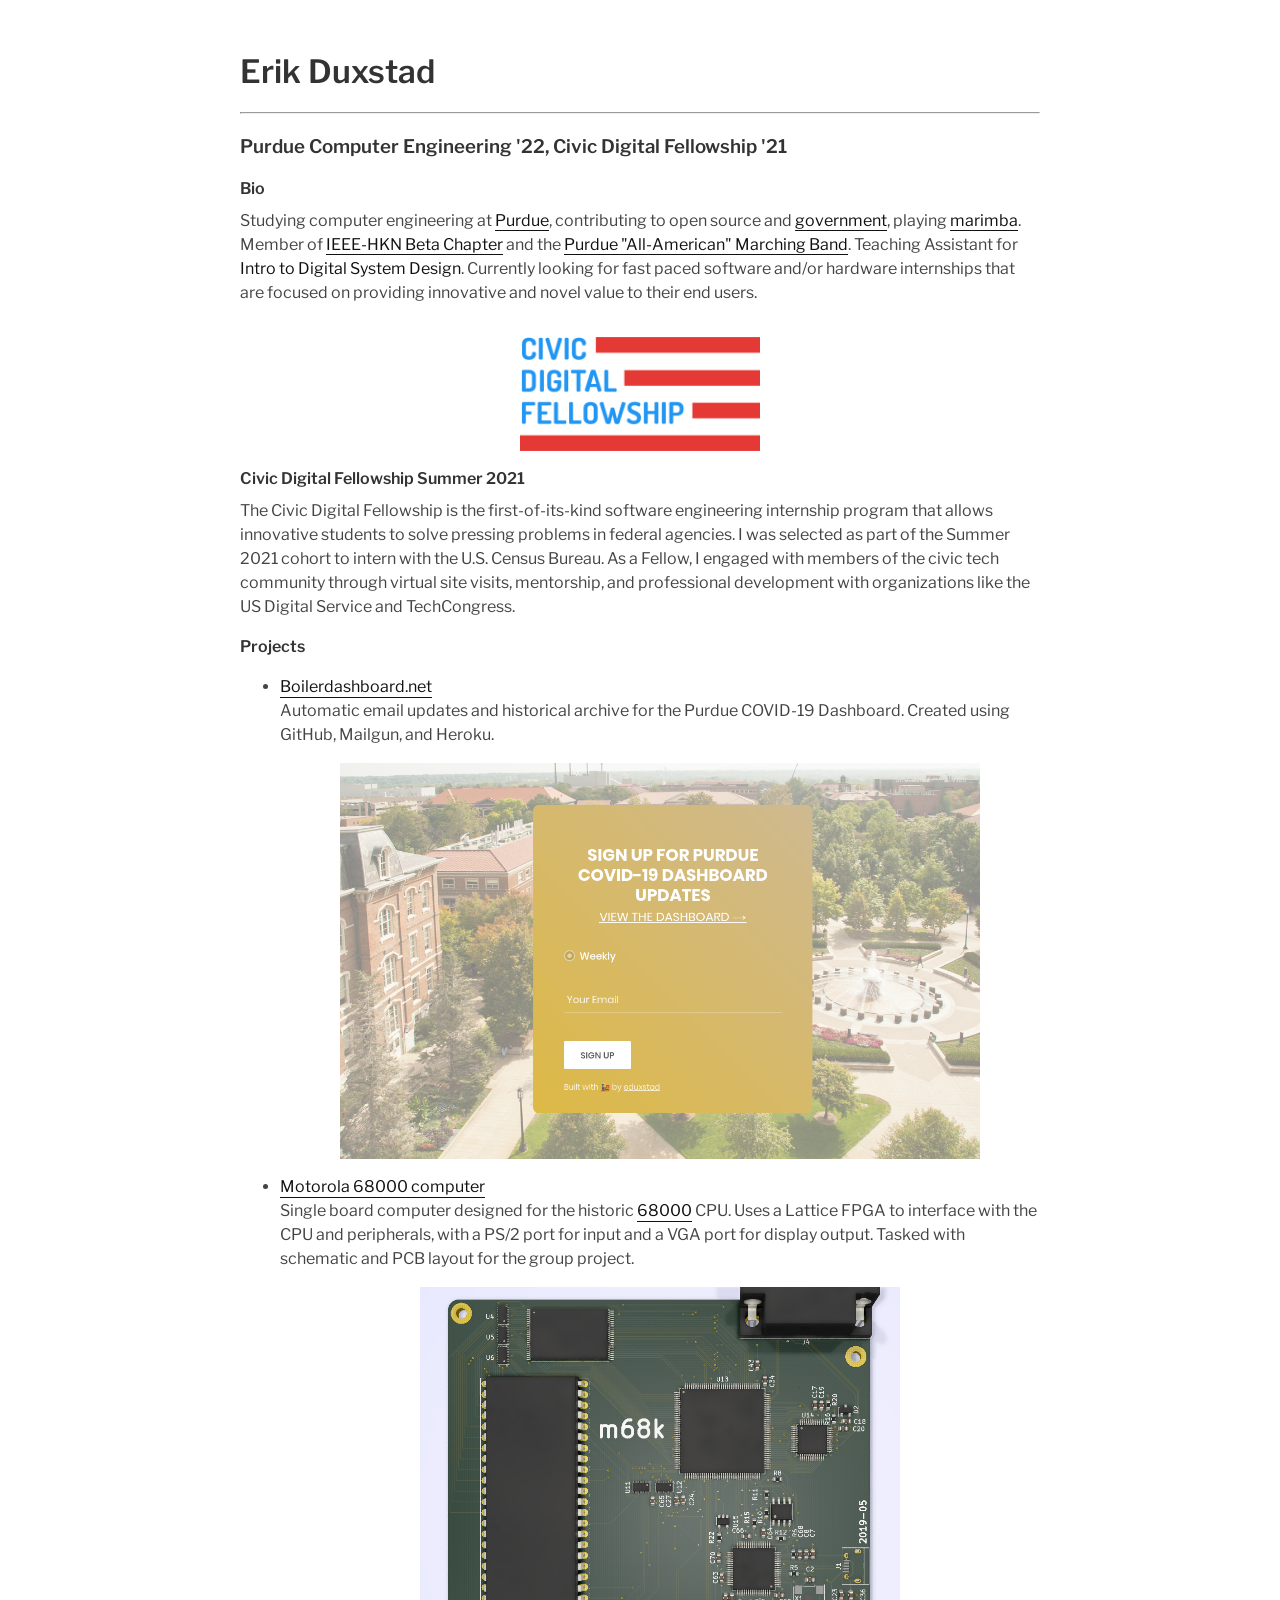
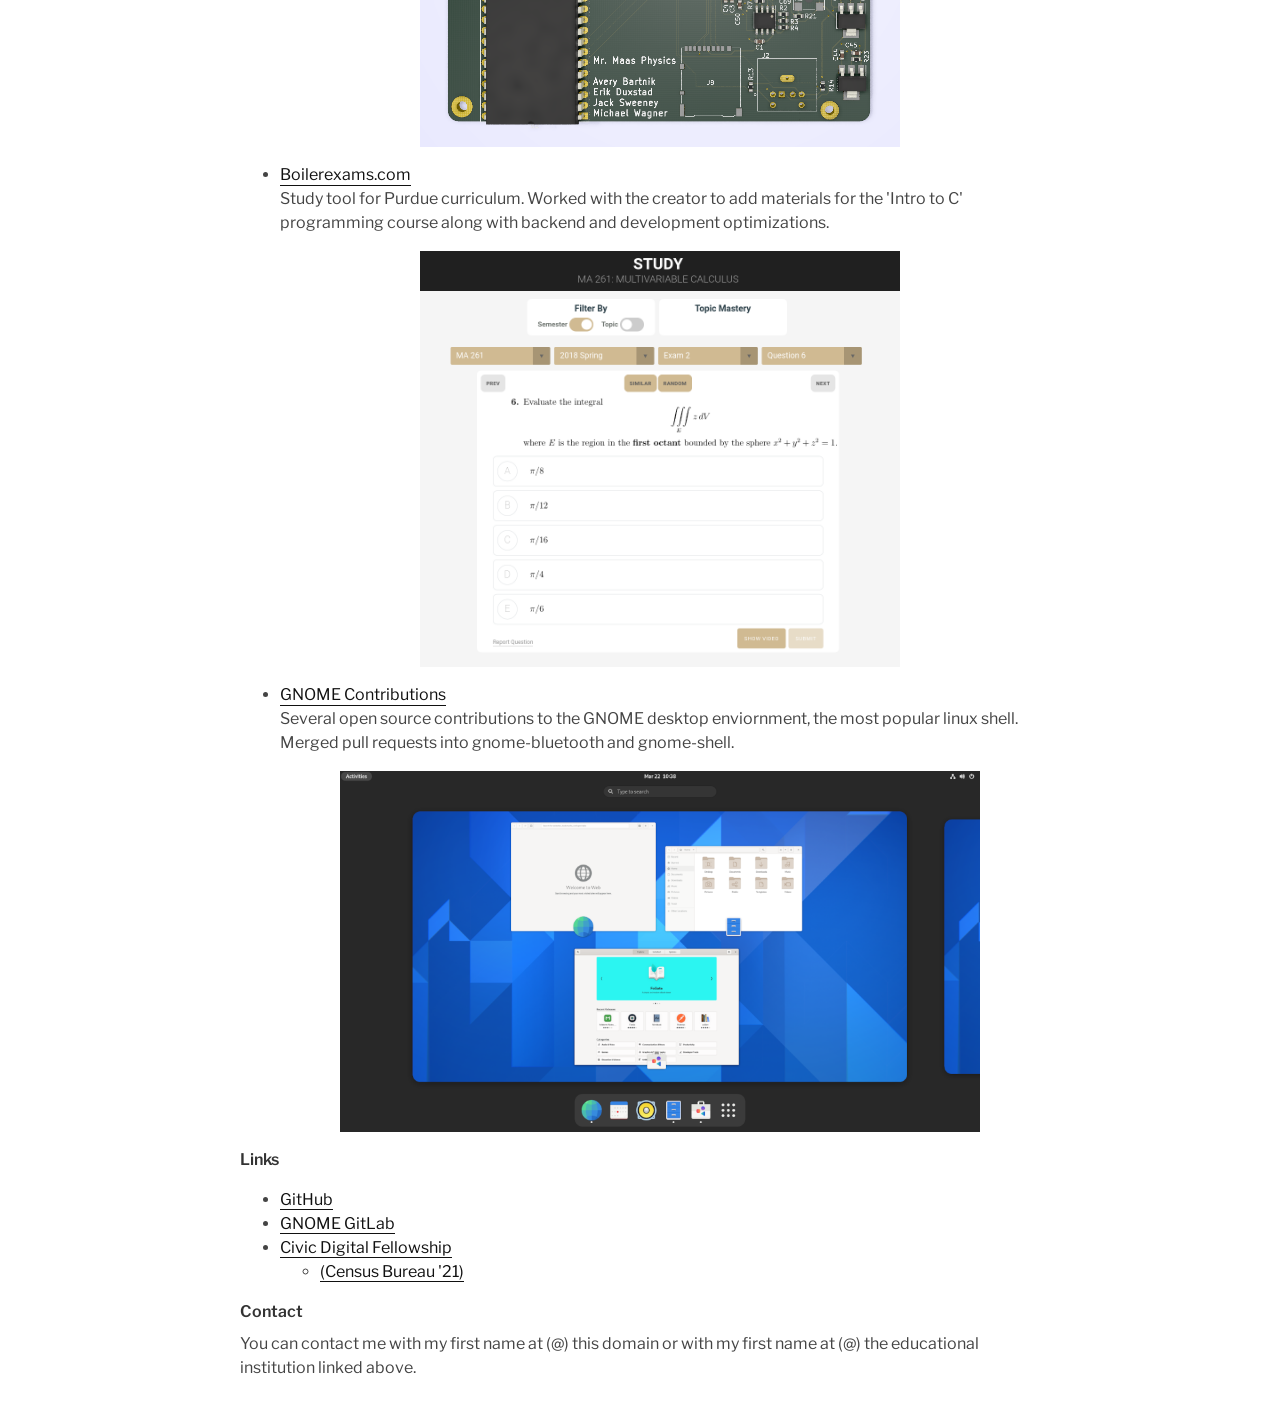
==== index.html @ 888811a8 "add images" ====
<!DOCTYPE html>
<!-- html inspired by https://www.matuzo.at/blog/html-boilerplate/ -->
<html lang="en">
  <head>
    <meta charset="UTF-8">
    <meta name="viewport" content="width=device-width, initial-scale=1">
    <title>Erik Duxstad</title>
    <meta name="description" content="Erik Duxstad's personal website">
    <meta property="og:title" content="Erik Duxstad">
    <meta property="og:description" content="Erik Duxstad's personal website">
    <meta property="og:locale" content="en_US">
    <meta property="og:type" content="website">
    <meta property="og:url" content="https://eduxstad.github.io">
    <link rel="canonical" href="https://eduxstad.github.io">
    <link rel="stylesheet" type="text/css" href="index.css">
    <link rel="preconnect" href="https://fonts.gstatic.com">
    <link href="https://fonts.googleapis.com/css2?family=Libre+Franklin&display=swap" rel="stylesheet"> 
  </head>
  <body>
    <h1>Erik Duxstad</h1>
    <hr>
    <h3>Purdue Computer Engineering '22, Civic Digital Fellowship '21</h3>
    <h4>Bio</h4>
    Studying computer engineering at <a target="_blank" href="https://purdue.edu">Purdue</a>, contributing to open source and <a target="_blank" href="https://blog.codingitforward.com/meet-the-2021-fellows-u-s-census-bureau-bb6a745c925c">government</a>, playing <a target="_blank" href="https://en.wikipedia.org/wiki/Marimba">marimba</a>. 
    Member of <a target="_blank" href="https://engineering.purdue.edu/hkn/pages/home.php">IEEE-HKN Beta Chapter</a> and the <a target="_blank" href="https://en.wikipedia.org/wiki/Purdue_All-American_Marching_Band">Purdue "All-American" Marching Band</a>.
    Teaching Assistant for <a target="_blank" href="https://engineering.purdue.edu/ECE/Academics/Undergraduates/UGO/CourseInfo/CourseInfo/courseInfo?courseid=607&show=true&type=undergrad">Intro to Digital System Design</a>.
    Currently looking for fast paced software and/or hardware internships that are focused on providing innovative and novel value to their end users. 
    <div class="center">
      <img class="cdf-flag" src="img/CDF_Flag.png" alt="Civic Digital Fellowship Logo Flag">
    </div>
    <h4>Civic Digital Fellowship Summer 2021</h4>
    The Civic Digital Fellowship is the first-of-its-kind software engineering internship program that allows innovative students to solve pressing problems in federal agencies. I was selected as part of the Summer 2021 cohort to intern with the U.S. Census Bureau. As a Fellow, I engaged with members of the civic tech community through virtual site visits, mentorship, and professional development with organizations like the US Digital Service and TechCongress. 
    <h4>Projects</h4>
    <ul>
      <li><a target="_blank" href="https://Boilerdashboard.net">Boilerdashboard.net</a><br>
        Automatic email updates and historical archive for the Purdue COVID-19 Dashboard. Created using GitHub, Mailgun, and Heroku.
        <div class="center">
          <img class="boilerdash-img" src="img/boilerdashboard.png" alt="Thumbnail of boilerdashboard.net">
        </div>
      </li>
      <li><a target="_blank" href="https://github.com/annoyatron255/m68k">Motorola 68000 computer</a><br>
        Single board computer designed for the historic <a target="_blank" href="https://en.wikipedia.org/wiki/Motorola_68000">68000</a> CPU. Uses a Lattice FPGA to interface with the CPU and peripherals, with a PS/2 port for input and a VGA port for display output. Tasked with schematic and PCB layout for the group project.
        <div class="center">
          <img class="m68k-img" src="img/m68k.png" alt="Rendered image of Motorola 68000 single board cpu">
        </div>
      </li>
      <li><a target="_blank" href="https://Boilerexams.com">Boilerexams.com</a><br>
        Study tool for Purdue curriculum. Worked with the creator to add materials for the 'Intro to C' programming course along with backend and development optimizations. 
        <div class="center">
          <img class="m68k-img" src="img/boilerexams.png" alt="Rendered image of Motorola 68000 single board cpu">
        </div>

      </li>
      <li><a target="_blank" href="https://gitlab.gnome.org/users/eduxstad/activity">GNOME Contributions</a><br>
        Several open source contributions to the GNOME desktop enviornment, the most popular linux shell. Merged pull requests into gnome-bluetooth and gnome-shell. 
        <div class="center">
          <img class="boilerdash-img" src="img/gnome.png" alt="Screenshot of GNOME Shell desktop enviornment">
        </div>
    </ul>

    <h4>Links</h4>
    <ul>
      <li><a target="_blank" href="https://github.com/eduxstad">GitHub</a></li>
      <li><a target="_blank" href="https://gitlab.gnome.org/eduxstad">GNOME GitLab</a></li>
      <li><a target="_blank" href="https://www.codingitforward.com/civic-digital-fellowship">Civic Digital Fellowship</a></li>
      <li style="list-style: none;">
        <ul>
          <li><a target="_blank" href="https://blog.codingitforward.com/meet-the-2021-fellows-u-s-census-bureau-bb6a745c925c">(Census Bureau '21)</a></li>
        </ul>
      </li>
    </ul>
    <h4>Contact</h4>
    You can contact me with my first name at (@) this domain or with my first name at (@) the educational institution linked above. 
  </body>
</html>
---- index.css ----
/* Inspired by: https://jgthms.com/web-design-in-4-minutes/ 
 * and: https://blogs.gnome.org/shell-dev/ */

body {
	margin: 0 auto;
	max-width: 50em;
	font-family: "Libre Franklin", "Helvetica", sans-serif;
	line-height: 1.5;
	padding: 1em 2em 2em 2em;
	color: #444;
}

h1,h2,h3,h4,h5,h6 {
	margin-top: 1em;
	margin-bottom: 0.5em;
	color: #333;
	font-weight: 600;
}

.center {
}

.cdf-flag {
	width: 15rem;
	margin-top: 2rem;
	margin-bottom: 0rem;
}

img {
	margin: 1rem auto 1rem auto;
	max-width: 100%;
	height: auto;
	display: block;
}
.boilerdash-img {
	width: 100%;
	max-width: 40rem;
}

.m68k-img {
	width: 100%;
	max-width: 30rem;
}

/* Links */

a {
	color: #111;
	text-decoration: none;
	/*-webkit-box-shadow: inset 0 -1px 0 rgba(15,15,15,1);
	box-shadow: inset 0 -1px 0 rgba(15,15,15,1);*/
	position: relative;
}

/*inspired by https://codepen.io/alphardex/pen/WNQPWmj */
a::before,
a::after {
	position: absolute;
	content: "";
	left: 0;
	bottom: -0.1rem;
	display: block;
	width: 100%;
	height: 1px;
	background: #111;
	transition: 0.6s cubic-bezier(0.19, 1, 0.22, 1);
}

a::before {
	transform: scaleX(0);
	transform-origin: left;
}

a::after {
	transform-origin: right;
	transition-delay: 0s;
}

a:hover::before {
		transform: scaleX(1);
		transition-delay: 0.25s;
}

a:hover::after {
		transform: scaleX(0);
		transition-delay: 0s;
}

hr {
	color: white;
}
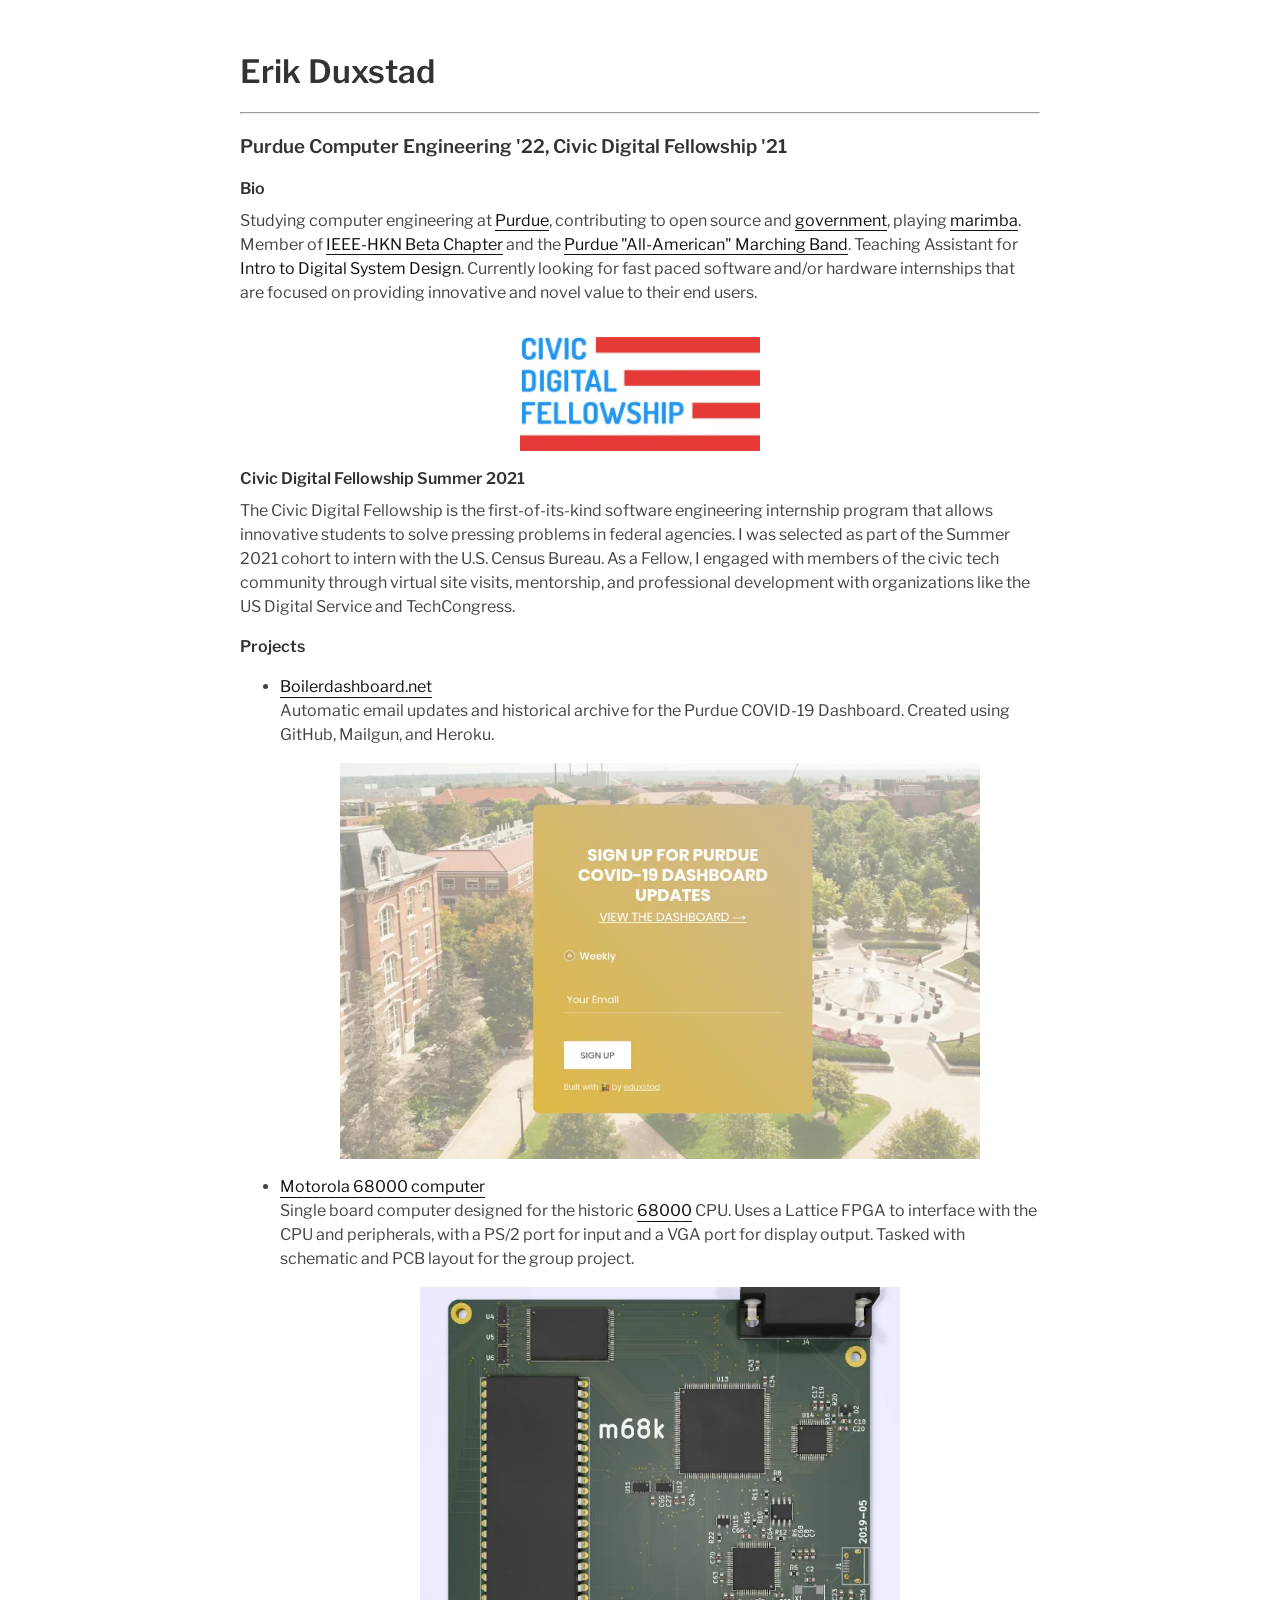
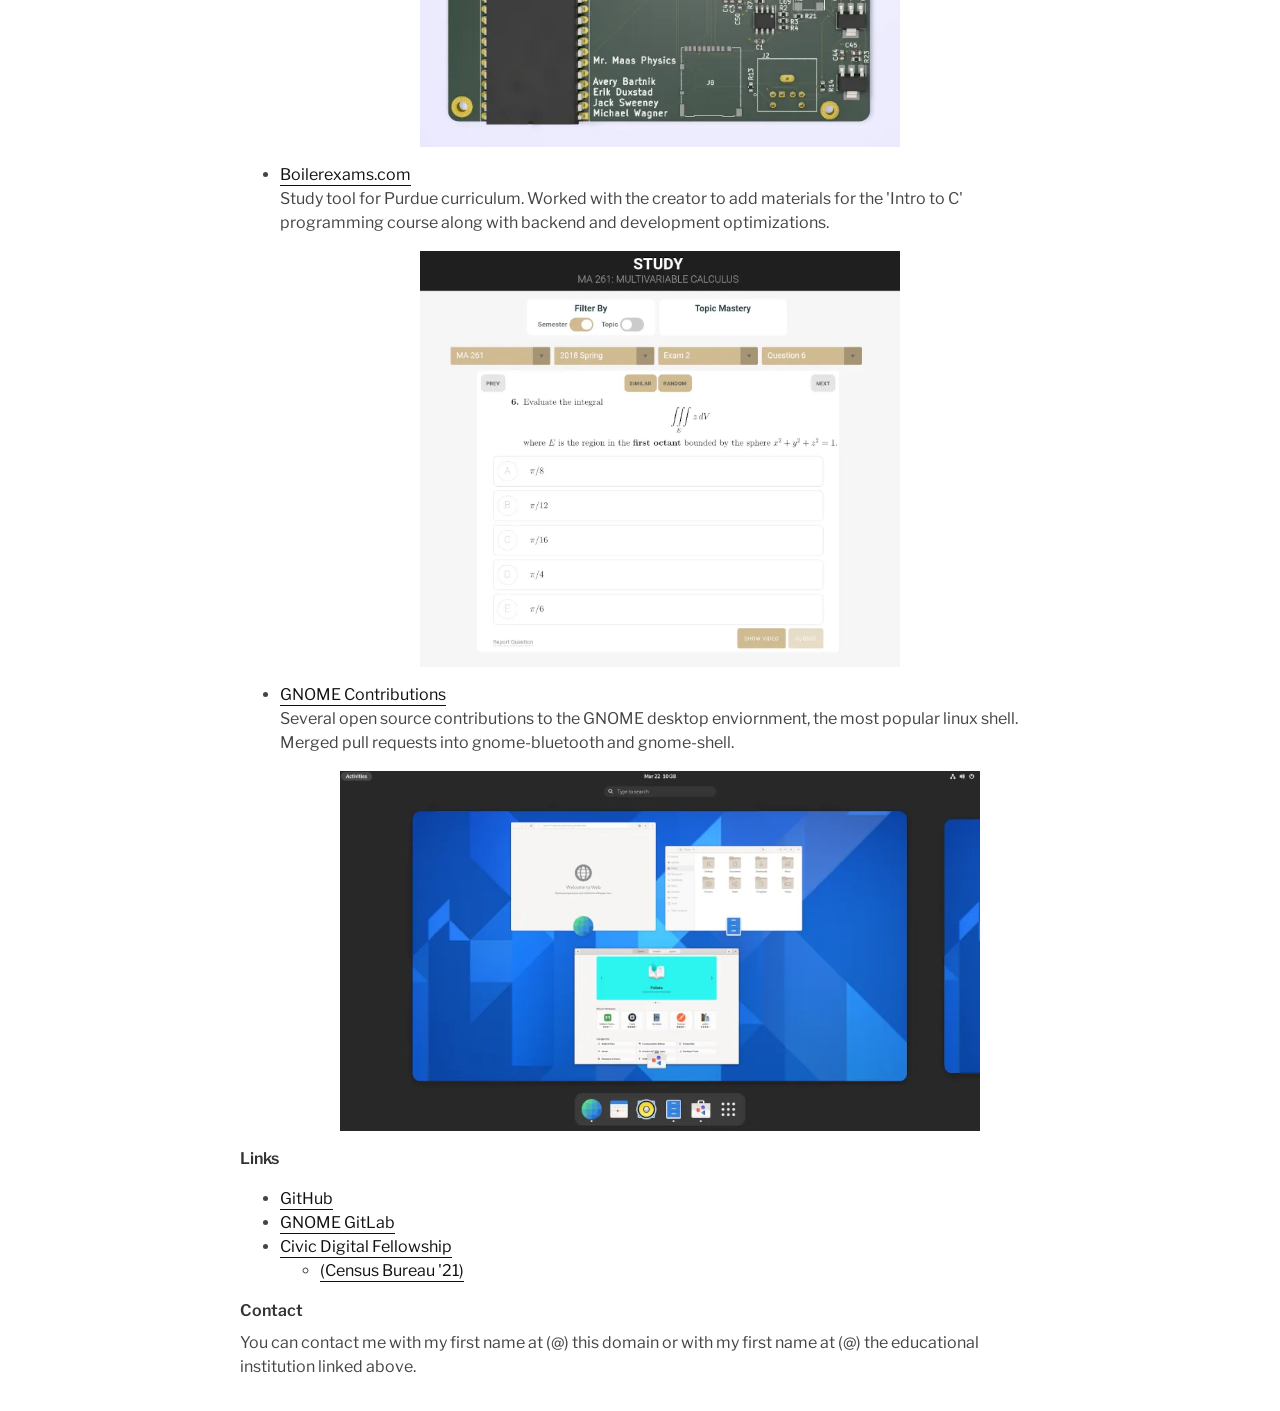
==== commit c1d72b60: "switch images to webp" ====
--- a/index.html
+++ b/index.html
@@ -26,7 +26,7 @@
     Teaching Assistant for <a target="_blank" href="https://engineering.purdue.edu/ECE/Academics/Undergraduates/UGO/CourseInfo/CourseInfo/courseInfo?courseid=607&show=true&type=undergrad">Intro to Digital System Design</a>.
     Currently looking for fast paced software and/or hardware internships that are focused on providing innovative and novel value to their end users. 
     <div class="center">
-      <img class="cdf-flag" src="img/CDF_Flag.png" alt="Civic Digital Fellowship Logo Flag">
+      <img class="cdf-flag" src="img/CDF_Flag.webp" alt="Civic Digital Fellowship Logo Flag">
     </div>
     <h4>Civic Digital Fellowship Summer 2021</h4>
     The Civic Digital Fellowship is the first-of-its-kind software engineering internship program that allows innovative students to solve pressing problems in federal agencies. I was selected as part of the Summer 2021 cohort to intern with the U.S. Census Bureau. As a Fellow, I engaged with members of the civic tech community through virtual site visits, mentorship, and professional development with organizations like the US Digital Service and TechCongress. 
@@ -35,26 +35,26 @@
       <li><a target="_blank" href="https://Boilerdashboard.net">Boilerdashboard.net</a><br>
         Automatic email updates and historical archive for the Purdue COVID-19 Dashboard. Created using GitHub, Mailgun, and Heroku.
         <div class="center">
-          <img class="boilerdash-img" src="img/boilerdashboard.png" alt="Thumbnail of boilerdashboard.net">
+          <img class="boilerdash-img" src="img/boilerdashboard.webp" alt="Thumbnail of boilerdashboard.net">
         </div>
       </li>
       <li><a target="_blank" href="https://github.com/annoyatron255/m68k">Motorola 68000 computer</a><br>
         Single board computer designed for the historic <a target="_blank" href="https://en.wikipedia.org/wiki/Motorola_68000">68000</a> CPU. Uses a Lattice FPGA to interface with the CPU and peripherals, with a PS/2 port for input and a VGA port for display output. Tasked with schematic and PCB layout for the group project.
         <div class="center">
-          <img class="m68k-img" src="img/m68k.png" alt="Rendered image of Motorola 68000 single board cpu">
+          <img class="m68k-img" src="img/m68k.webp" alt="Rendered image of Motorola 68000 single board cpu">
         </div>
       </li>
       <li><a target="_blank" href="https://Boilerexams.com">Boilerexams.com</a><br>
         Study tool for Purdue curriculum. Worked with the creator to add materials for the 'Intro to C' programming course along with backend and development optimizations. 
         <div class="center">
-          <img class="m68k-img" src="img/boilerexams.png" alt="Rendered image of Motorola 68000 single board cpu">
+          <img class="m68k-img" src="img/boilerexams.webp" alt="Rendered image of Motorola 68000 single board cpu">
         </div>
 
       </li>
       <li><a target="_blank" href="https://gitlab.gnome.org/users/eduxstad/activity">GNOME Contributions</a><br>
         Several open source contributions to the GNOME desktop enviornment, the most popular linux shell. Merged pull requests into gnome-bluetooth and gnome-shell. 
         <div class="center">
-          <img class="boilerdash-img" src="img/gnome.png" alt="Screenshot of GNOME Shell desktop enviornment">
+          <img class="boilerdash-img" src="img/gnome.webp" alt="Screenshot of GNOME Shell desktop enviornment">
         </div>
     </ul>
 
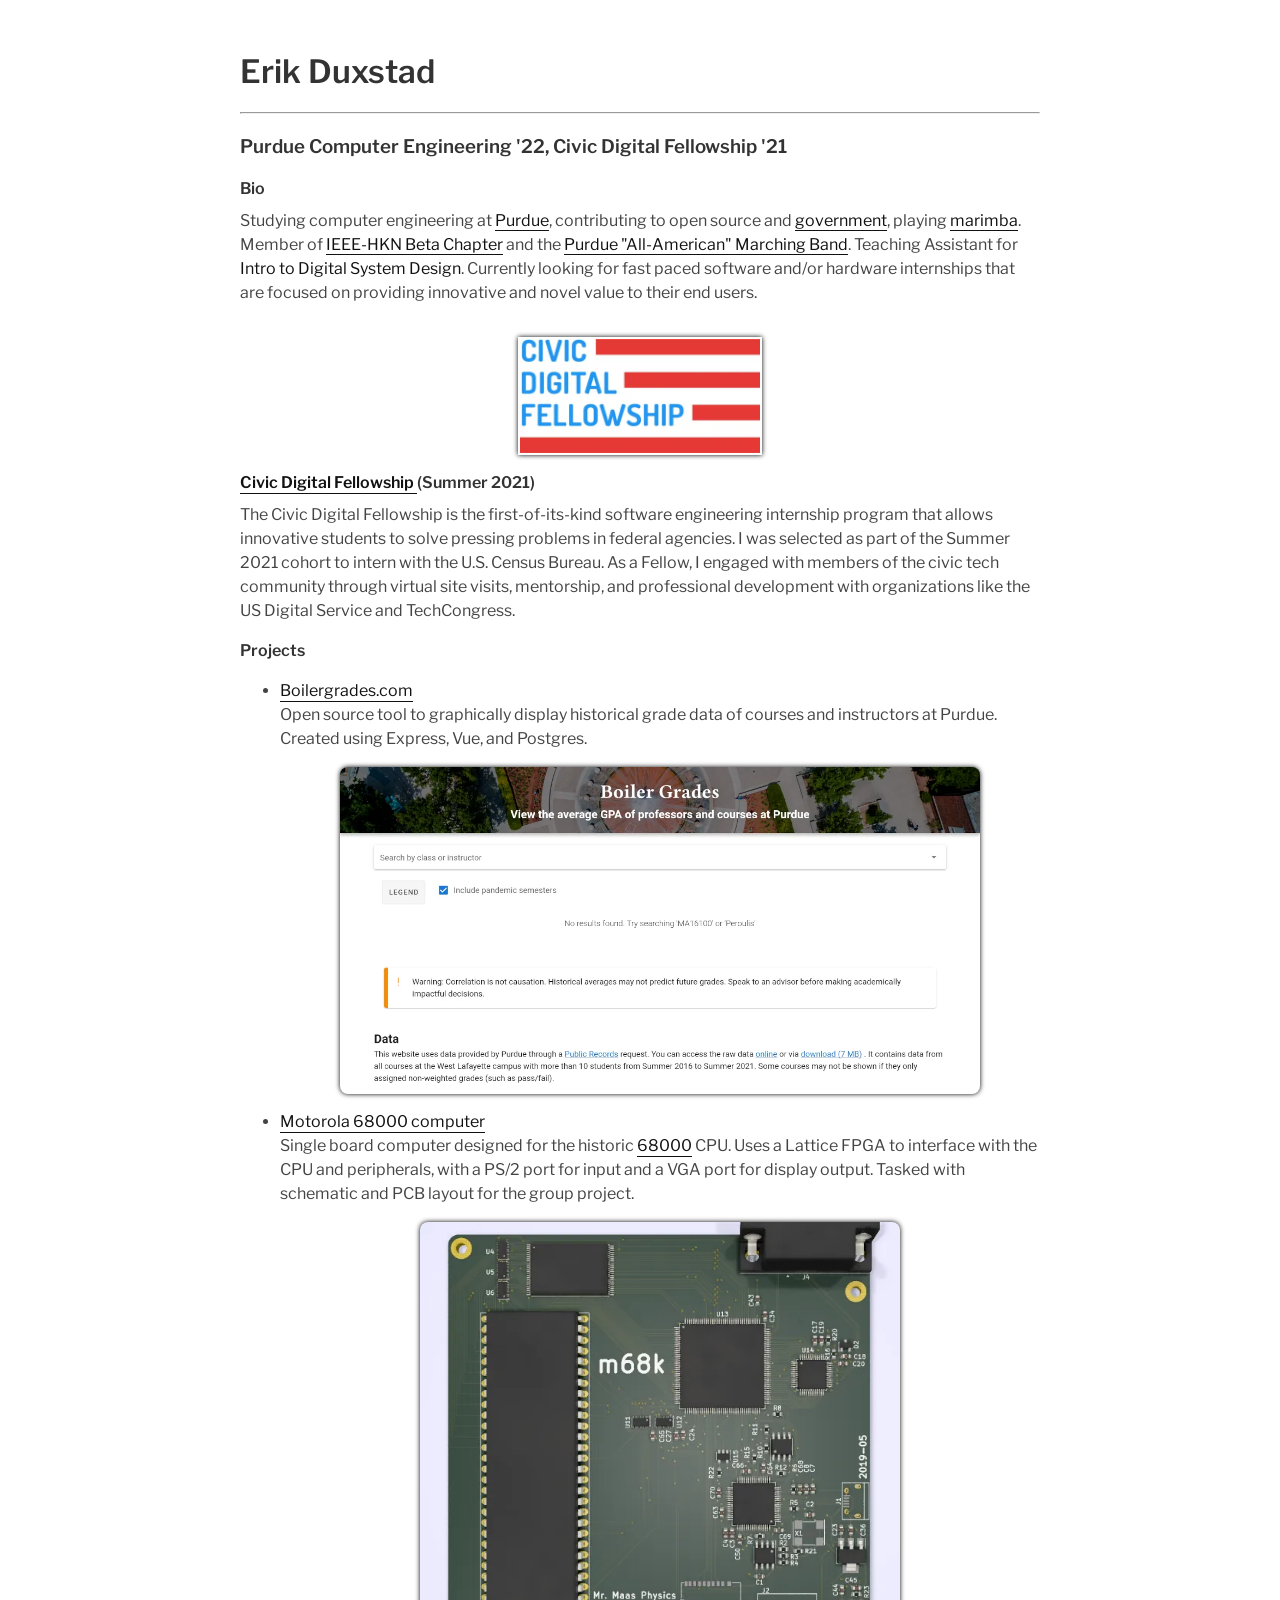
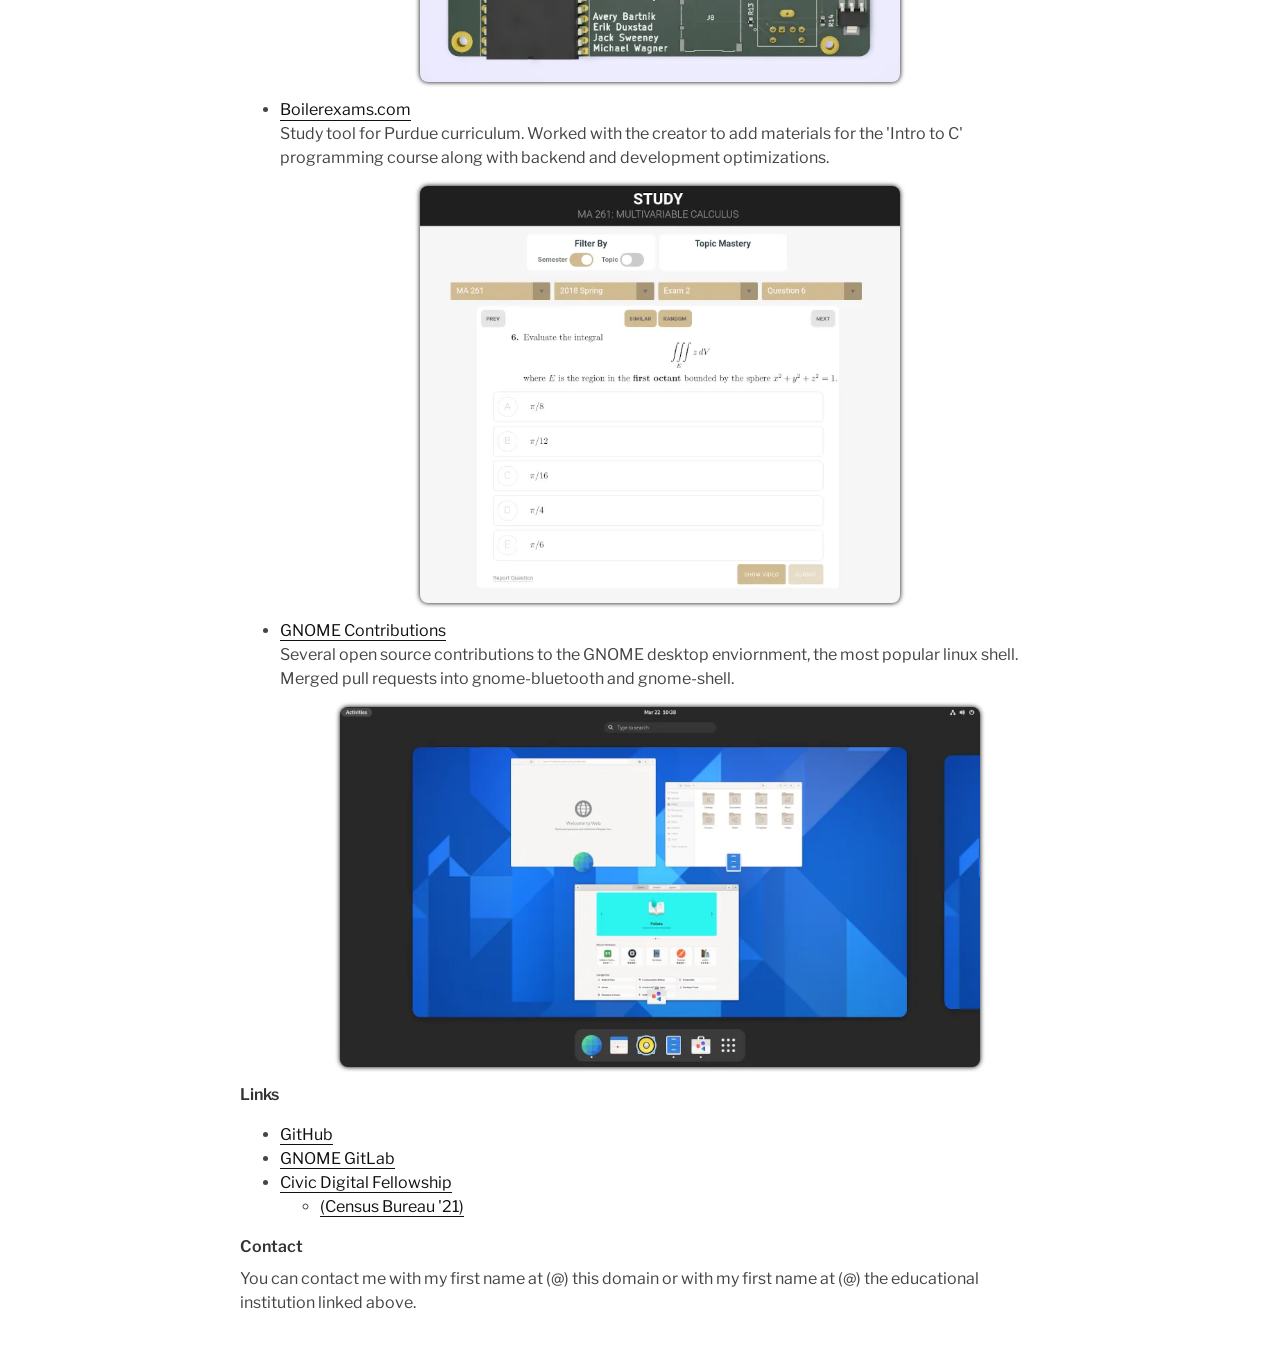
==== commit 7291f738: "replace boilerdashboard with boilergrades" ====
--- a/index.html
+++ b/index.html
@@ -28,14 +28,19 @@
     <div class="center">
       <img class="cdf-flag" src="img/CDF_Flag.webp" alt="Civic Digital Fellowship Logo Flag">
     </div>
-    <h4>Civic Digital Fellowship Summer 2021</h4>
+    <h4>
+      <a target="_blank" href="https://www.codingitforward.com/civic-digital-fellowship">
+        Civic Digital Fellowship
+      </a>
+       (Summer 2021)
+    </h4>
     The Civic Digital Fellowship is the first-of-its-kind software engineering internship program that allows innovative students to solve pressing problems in federal agencies. I was selected as part of the Summer 2021 cohort to intern with the U.S. Census Bureau. As a Fellow, I engaged with members of the civic tech community through virtual site visits, mentorship, and professional development with organizations like the US Digital Service and TechCongress. 
     <h4>Projects</h4>
     <ul>
-      <li><a target="_blank" href="https://Boilerdashboard.net">Boilerdashboard.net</a><br>
-        Automatic email updates and historical archive for the Purdue COVID-19 Dashboard. Created using GitHub, Mailgun, and Heroku.
+      <li><a target="_blank" href="https://www.Boilergrades.com">Boilergrades.com</a><br>
+        Open source tool to graphically display historical grade data of courses and instructors at Purdue. Created using Express, Vue, and Postgres. 
         <div class="center">
-          <img class="boilerdash-img" src="img/boilerdashboard.webp" alt="Thumbnail of boilerdashboard.net">
+          <img class="boilerdash-img" src="img/boilergrades.webp" alt="Thumbnail of boilergrades.com">
         </div>
       </li>
       <li><a target="_blank" href="https://github.com/annoyatron255/m68k">Motorola 68000 computer</a><br>
--- a/index.css
+++ b/index.css
@@ -24,6 +24,8 @@
 	width: 15rem;
 	margin-top: 2rem;
 	margin-bottom: 0rem;
+	border: 0.15rem solid white;
+	border-radius: 0rem;
 }
 
 img {
@@ -31,6 +33,8 @@
 	max-width: 100%;
 	height: auto;
 	display: block;
+	border-radius: 0.5rem;
+	filter: drop-shadow(0 0 0.15rem black);
 }
 .boilerdash-img {
 	width: 100%;
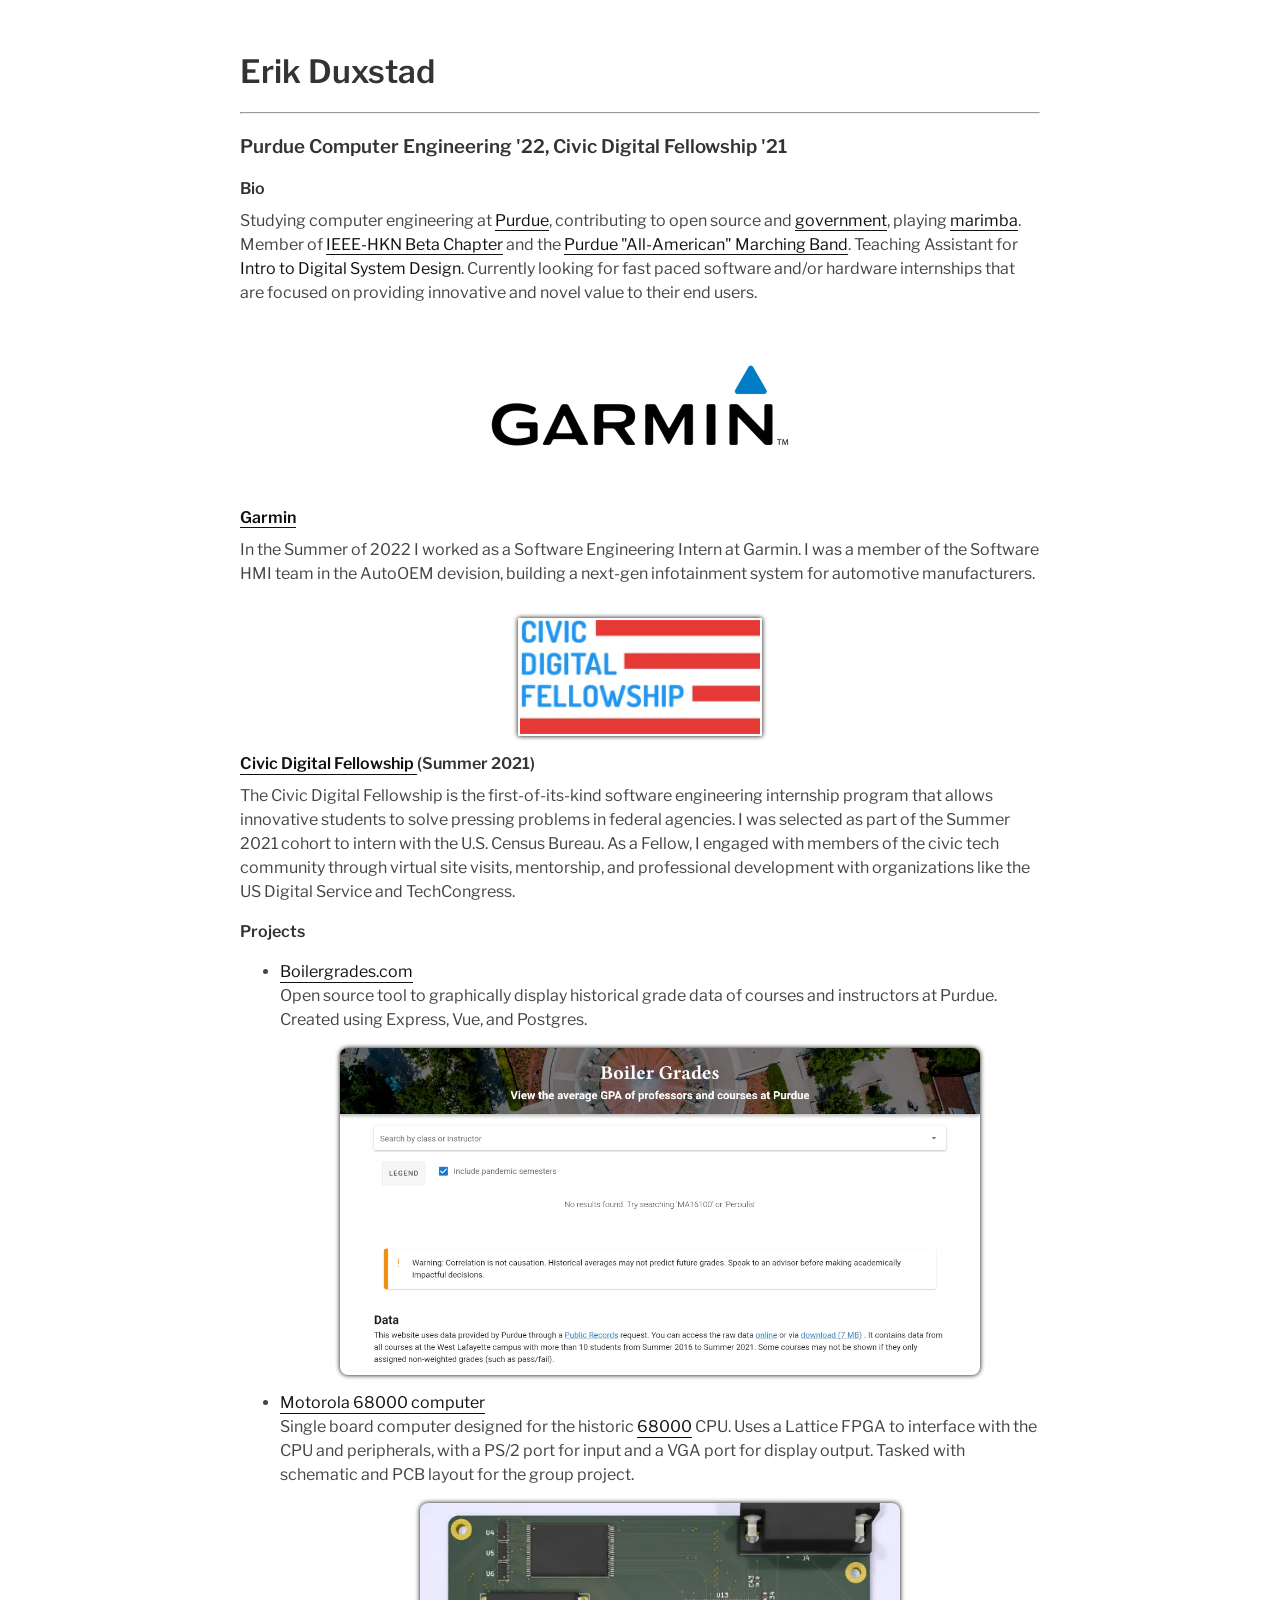
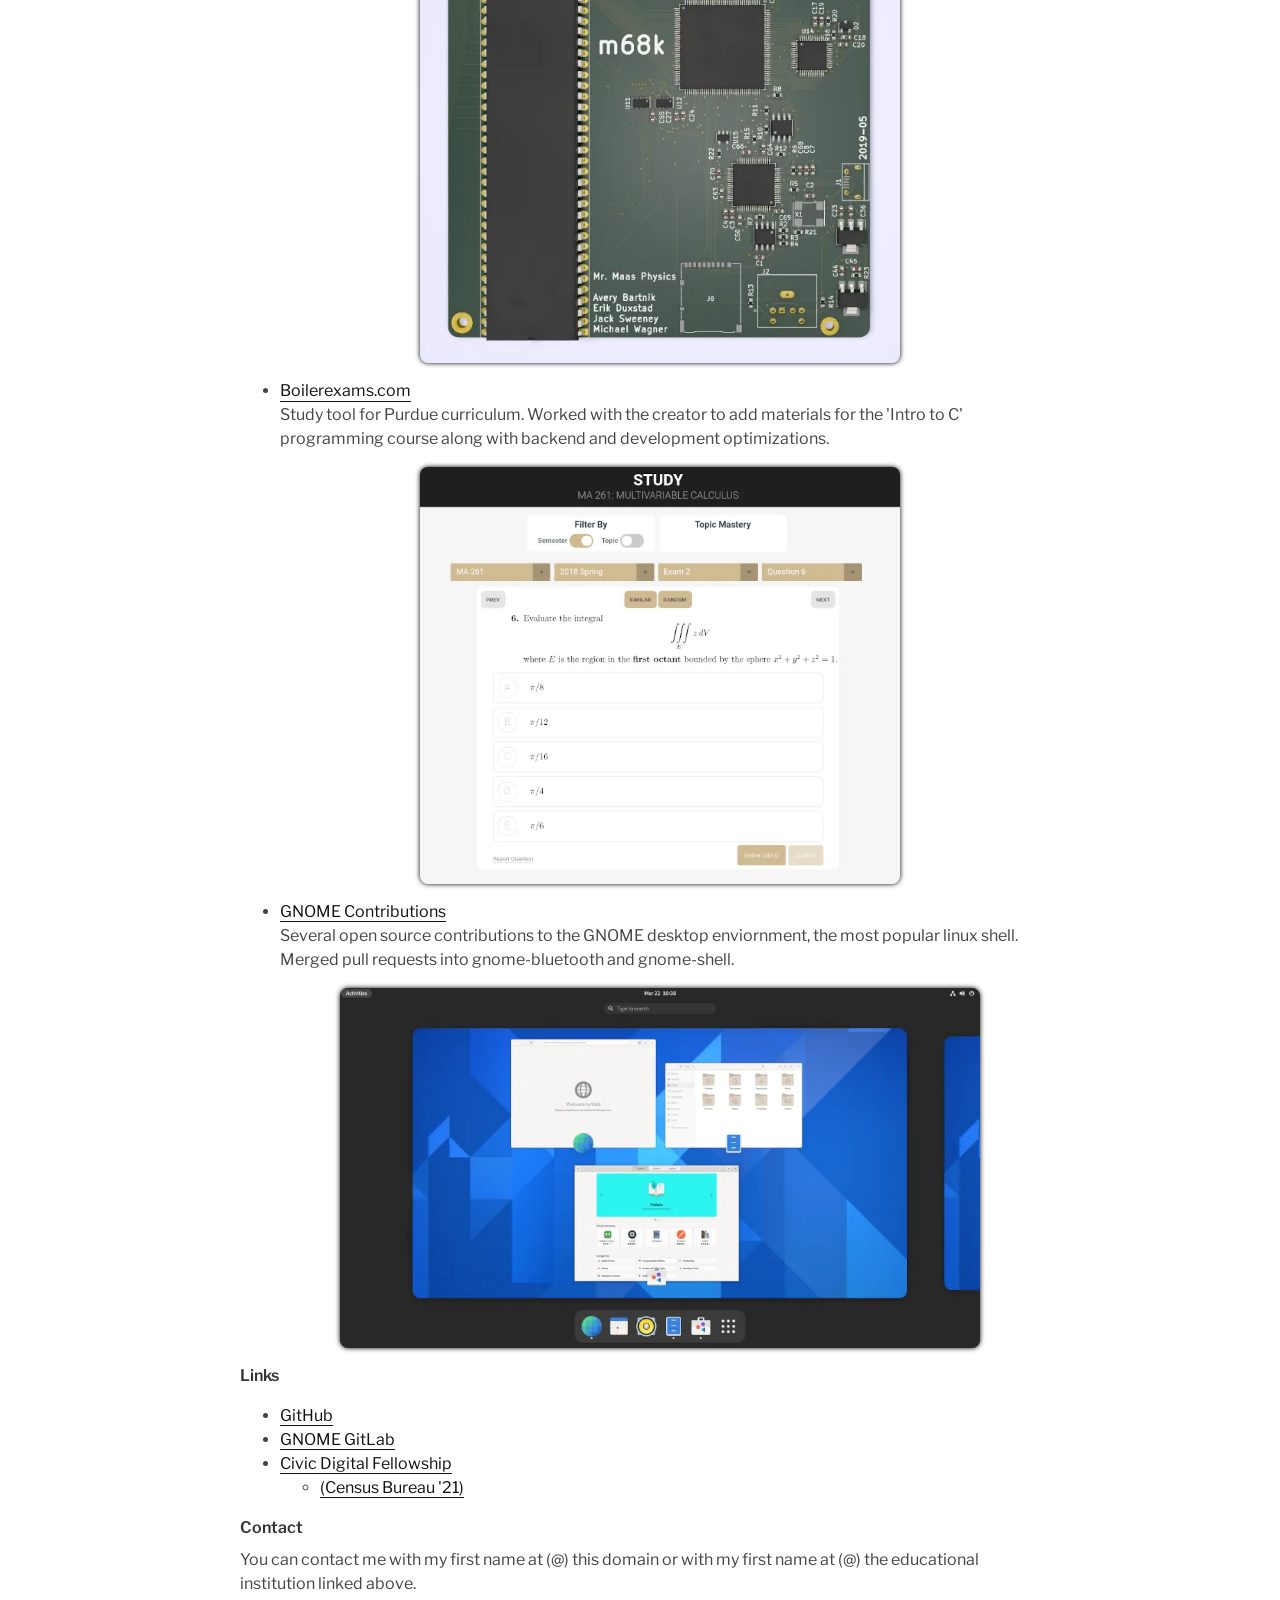
==== commit 5ae0ff7f: "add garmin info" ====
--- a/index.html
+++ b/index.html
@@ -26,13 +26,22 @@
     Teaching Assistant for <a target="_blank" href="https://engineering.purdue.edu/ECE/Academics/Undergraduates/UGO/CourseInfo/CourseInfo/courseInfo?courseid=607&show=true&type=undergrad">Intro to Digital System Design</a>.
     Currently looking for fast paced software and/or hardware internships that are focused on providing innovative and novel value to their end users. 
     <div class="center">
+      <img class="garmin-img" src="img/Garmin-Logo.webp" alt="Garmin Logo">
+    </div>
+    <h4>
+      <a target="_blank" href="https://www.garmin.com">
+        Garmin
+      </a>
+    </h4>
+    In the Summer of 2022 I worked as a Software Engineering Intern at Garmin. I was a member of the Software HMI team in the AutoOEM devision, building a next-gen infotainment system for automotive manufacturers. 
+    <div class="center">
       <img class="cdf-flag" src="img/CDF_Flag.webp" alt="Civic Digital Fellowship Logo Flag">
     </div>
     <h4>
       <a target="_blank" href="https://www.codingitforward.com/civic-digital-fellowship">
         Civic Digital Fellowship
       </a>
-       (Summer 2021)
+        (Summer 2021)
     </h4>
     The Civic Digital Fellowship is the first-of-its-kind software engineering internship program that allows innovative students to solve pressing problems in federal agencies. I was selected as part of the Summer 2021 cohort to intern with the U.S. Census Bureau. As a Fellow, I engaged with members of the civic tech community through virtual site visits, mentorship, and professional development with organizations like the US Digital Service and TechCongress. 
     <h4>Projects</h4>
--- a/index.css
+++ b/index.css
@@ -17,8 +17,6 @@
 	font-weight: 600;
 }
 
-.center {
-}
 
 .cdf-flag {
 	width: 15rem;
@@ -44,6 +42,10 @@
 .m68k-img {
 	width: 100%;
 	max-width: 30rem;
+}
+
+.garmin-img {
+  filter: none;
 }
 
 /* Links */
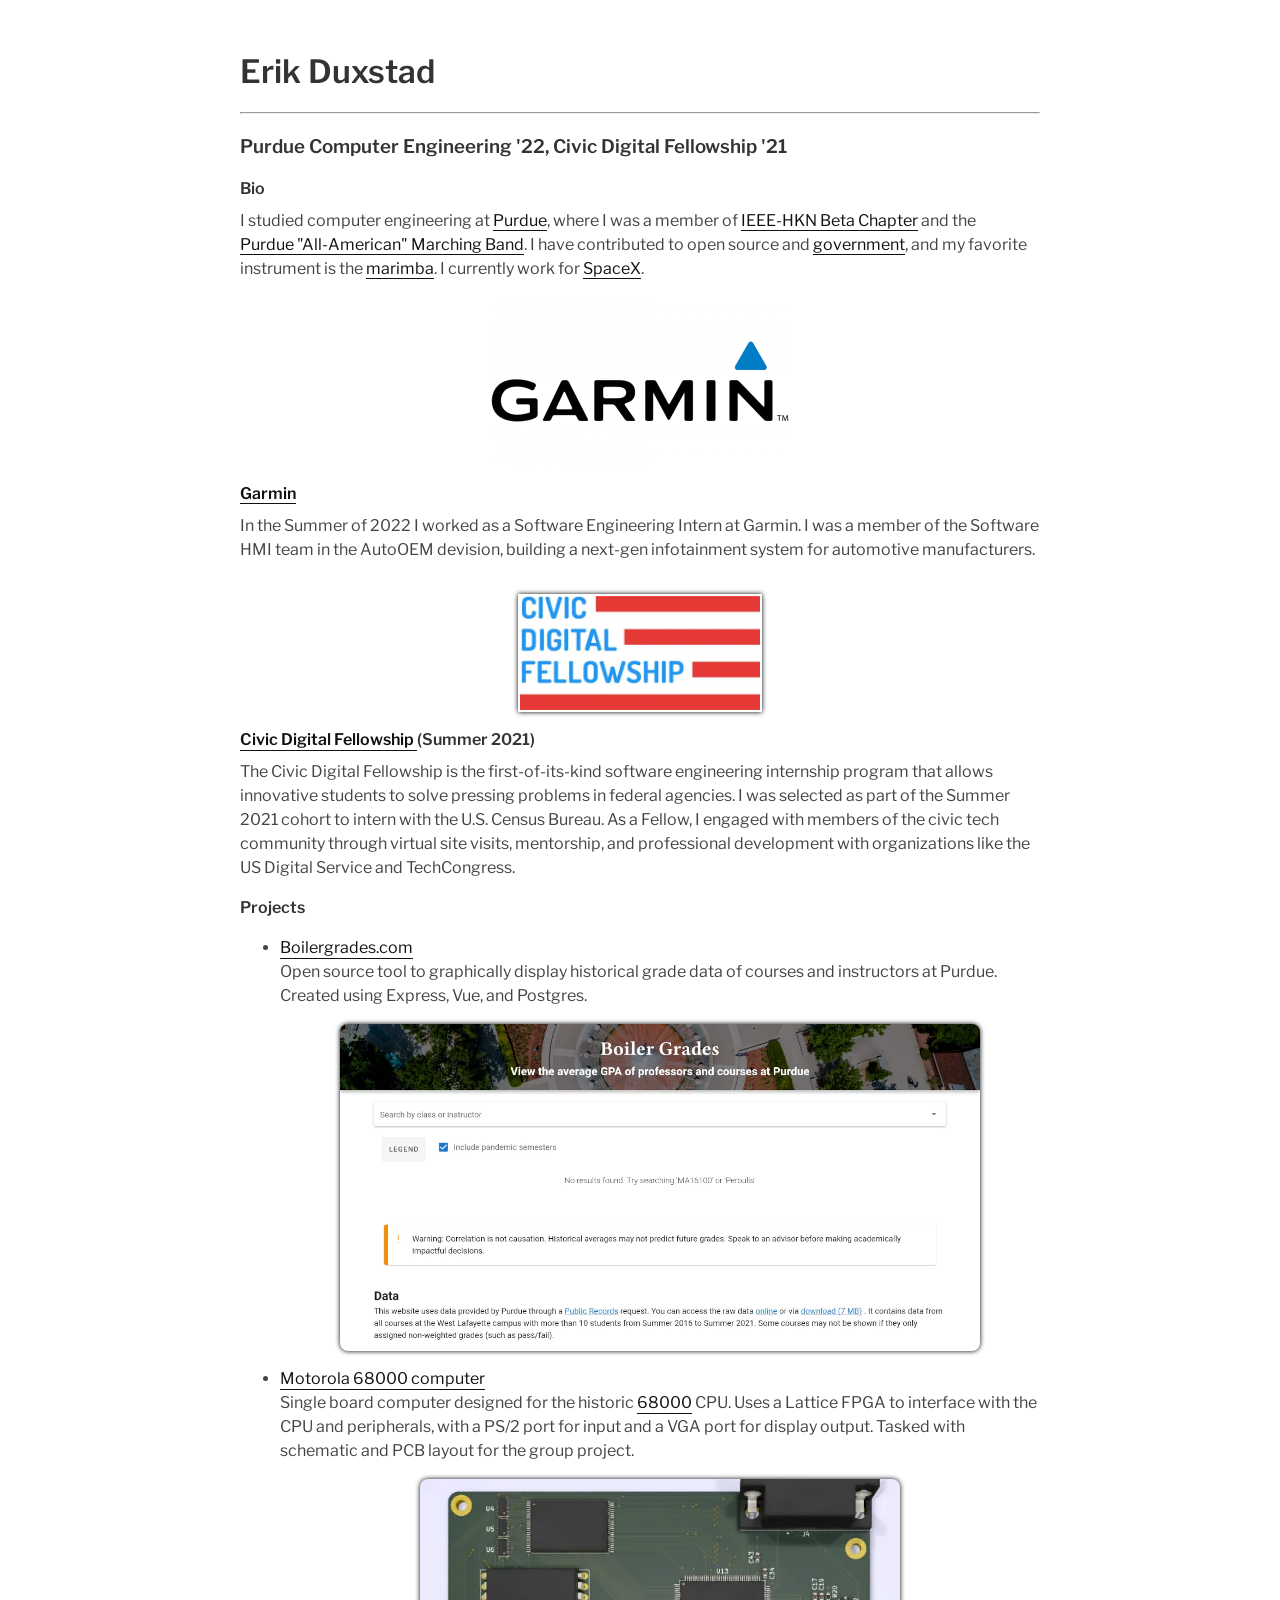
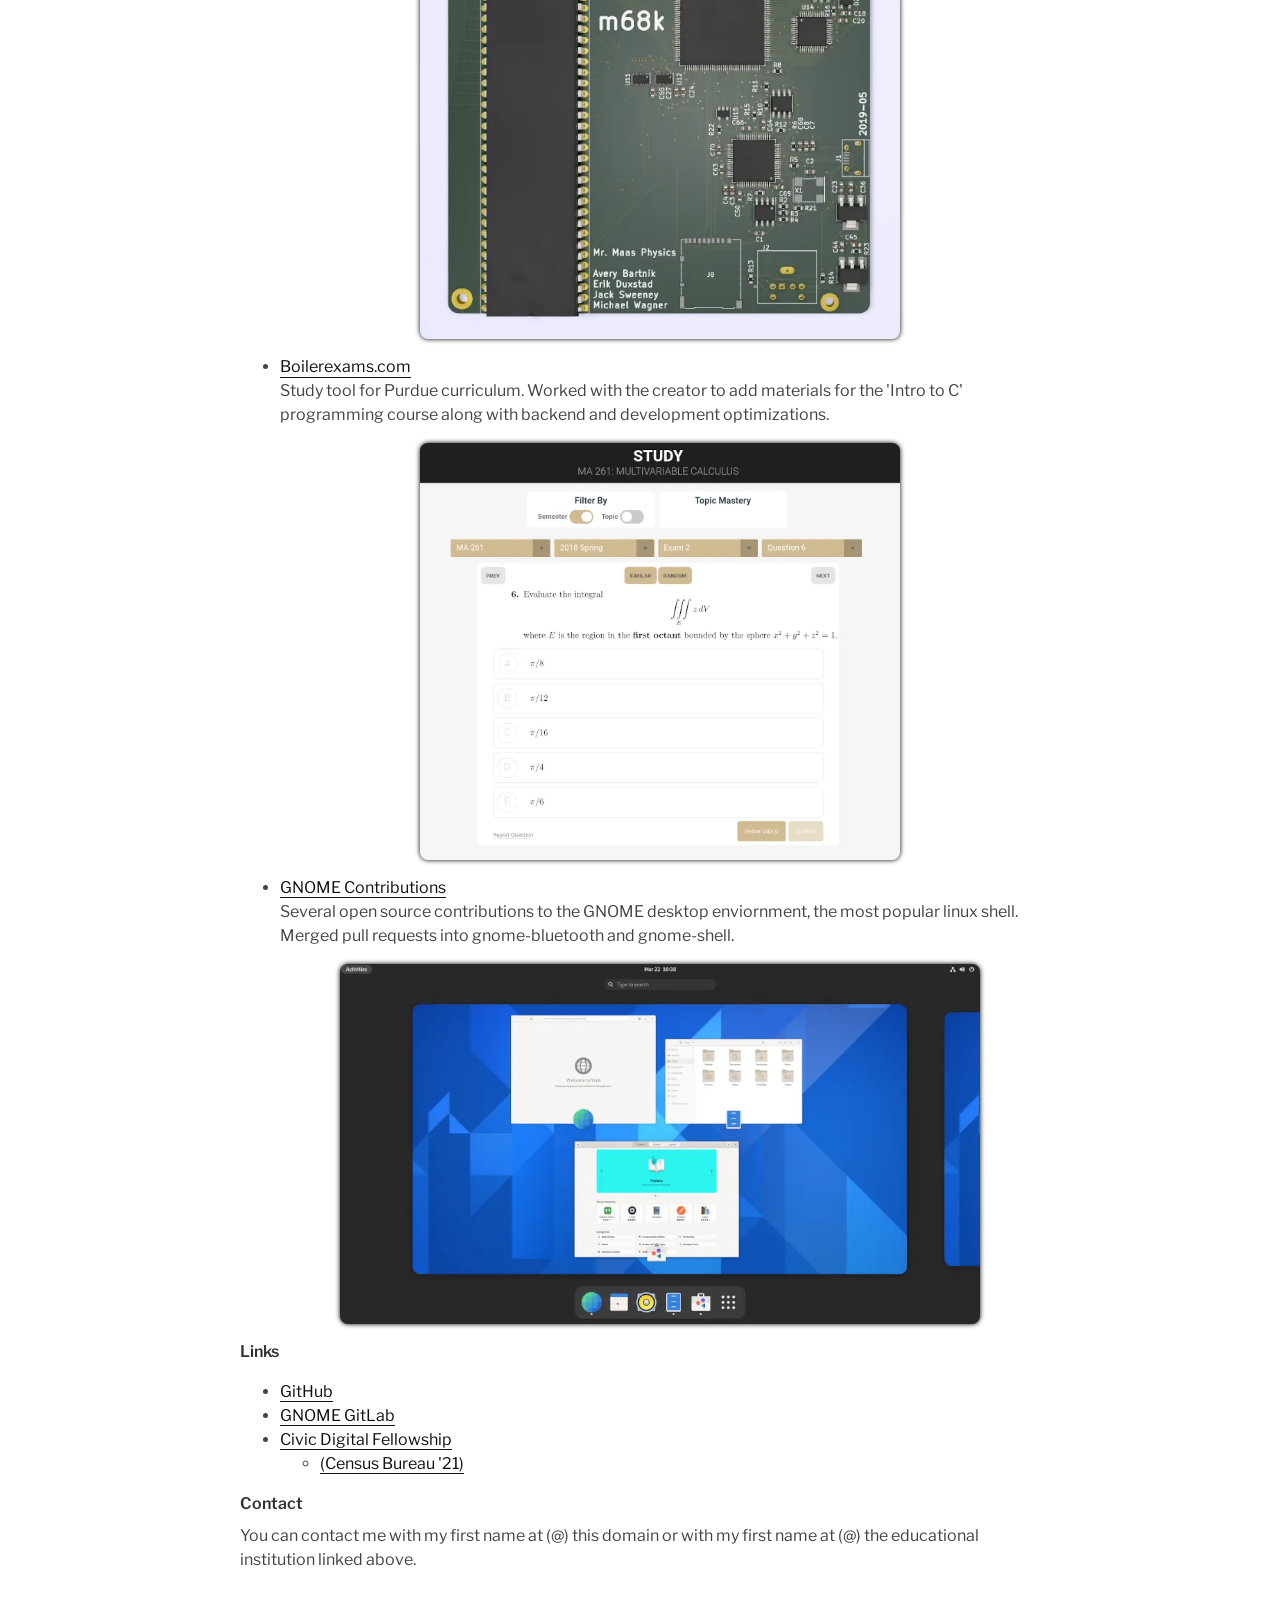
==== commit bf049af2: "life update" ====
--- a/index.html
+++ b/index.html
@@ -21,10 +21,14 @@
     <hr>
     <h3>Purdue Computer Engineering '22, Civic Digital Fellowship '21</h3>
     <h4>Bio</h4>
-    Studying computer engineering at <a target="_blank" href="https://purdue.edu">Purdue</a>, contributing to open source and <a target="_blank" href="https://blog.codingitforward.com/meet-the-2021-fellows-u-s-census-bureau-bb6a745c925c">government</a>, playing <a target="_blank" href="https://en.wikipedia.org/wiki/Marimba">marimba</a>. 
-    Member of <a target="_blank" href="https://engineering.purdue.edu/hkn/pages/home.php">IEEE-HKN Beta Chapter</a> and the <a target="_blank" href="https://en.wikipedia.org/wiki/Purdue_All-American_Marching_Band">Purdue "All-American" Marching Band</a>.
-    Teaching Assistant for <a target="_blank" href="https://engineering.purdue.edu/ECE/Academics/Undergraduates/UGO/CourseInfo/CourseInfo/courseInfo?courseid=607&show=true&type=undergrad">Intro to Digital System Design</a>.
-    Currently looking for fast paced software and/or hardware internships that are focused on providing innovative and novel value to their end users. 
+    I studied computer engineering at <a target="_blank" href="https://purdue.edu">Purdue</a>, where I was a 
+    member of <a target="_blank" href="https://engineering.purdue.edu/hkn/pages/home.php">IEEE-HKN Beta Chapter</a> and 
+    the <br> <a target="_blank" href="https://en.wikipedia.org/wiki/Purdue_All-American_Marching_Band">Purdue "All-American" Marching Band</a>. 
+    I have contributed to open source and  
+    <a target="_blank" href="https://blog.codingitforward.com/meet-the-2021-fellows-u-s-census-bureau-bb6a745c925c">government</a>, 
+    and my favorite instrument is the <a target="_blank" href="https://en.wikipedia.org/wiki/Marimba">marimba</a>. 
+    
+    I currently work for <a target="_blank" href="https://spacex.com">SpaceX</a>.  
     <div class="center">
       <img class="garmin-img" src="img/Garmin-Logo.webp" alt="Garmin Logo">
     </div>
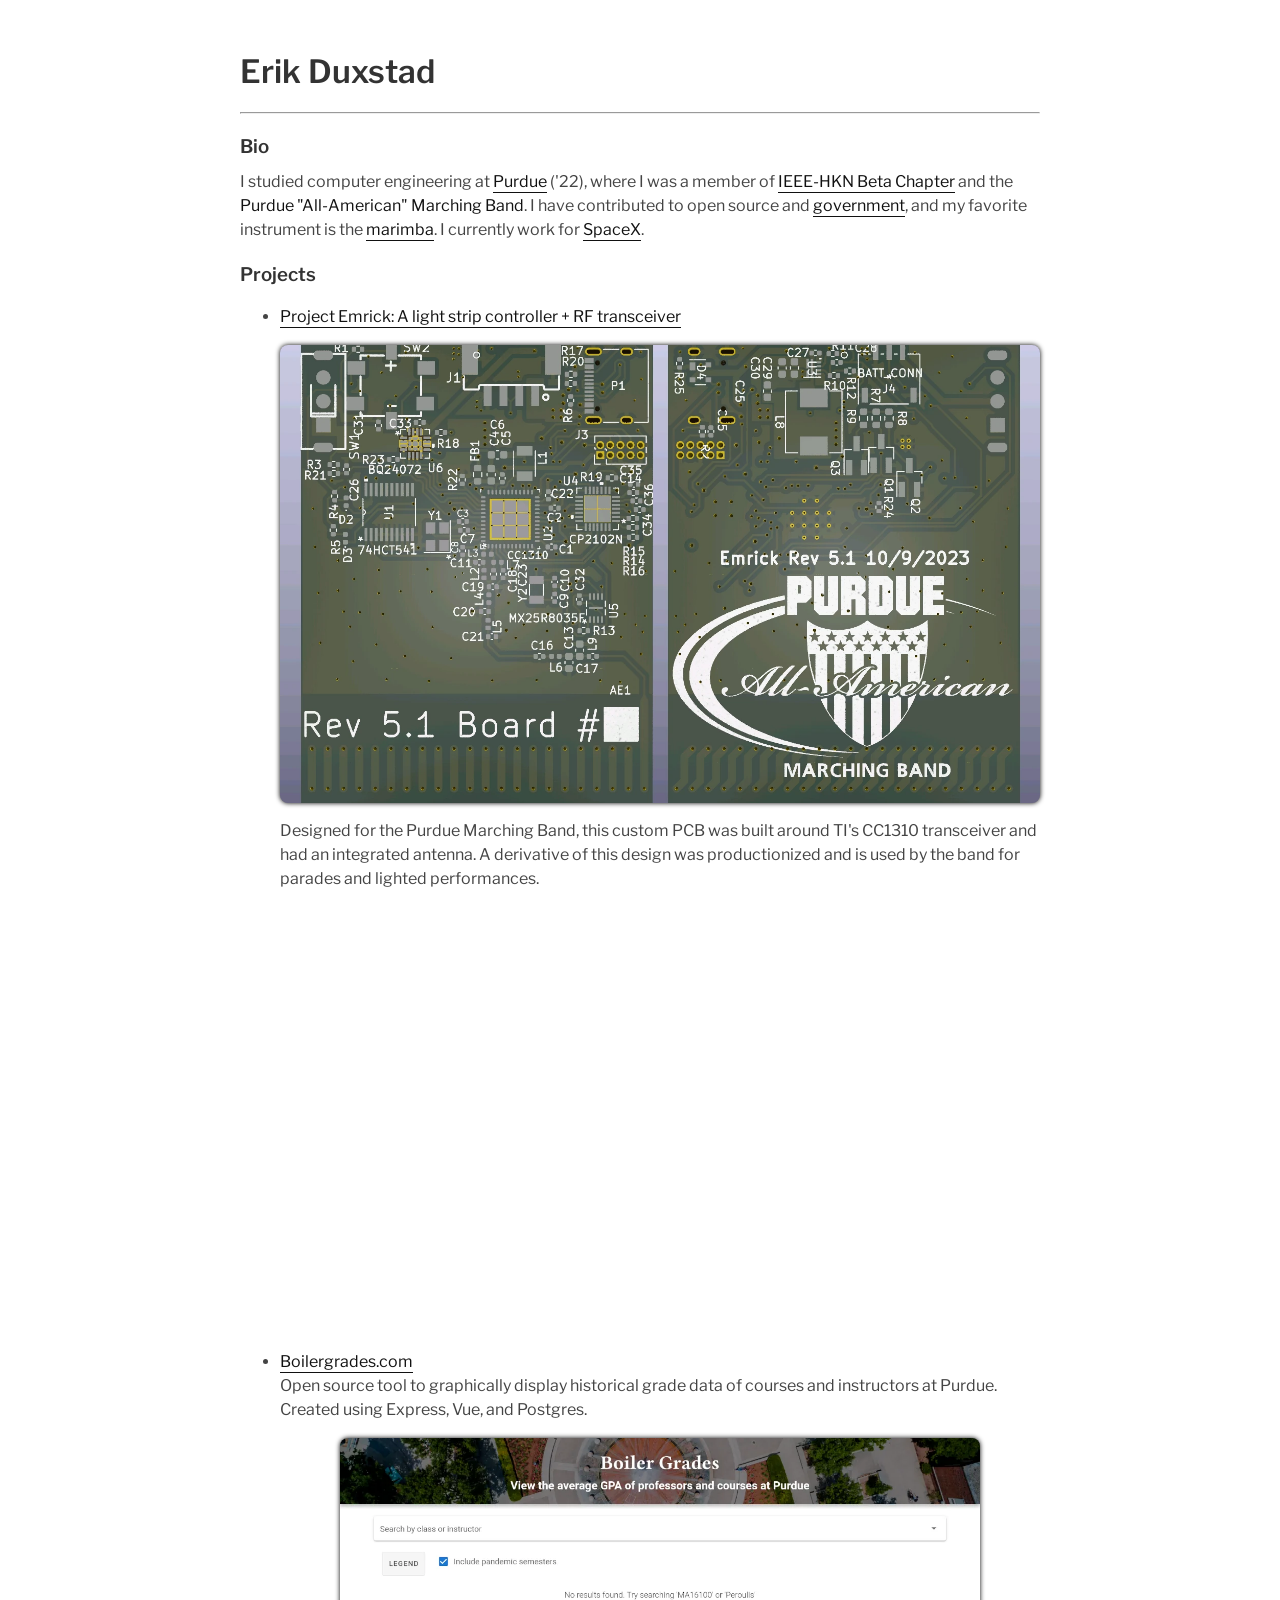
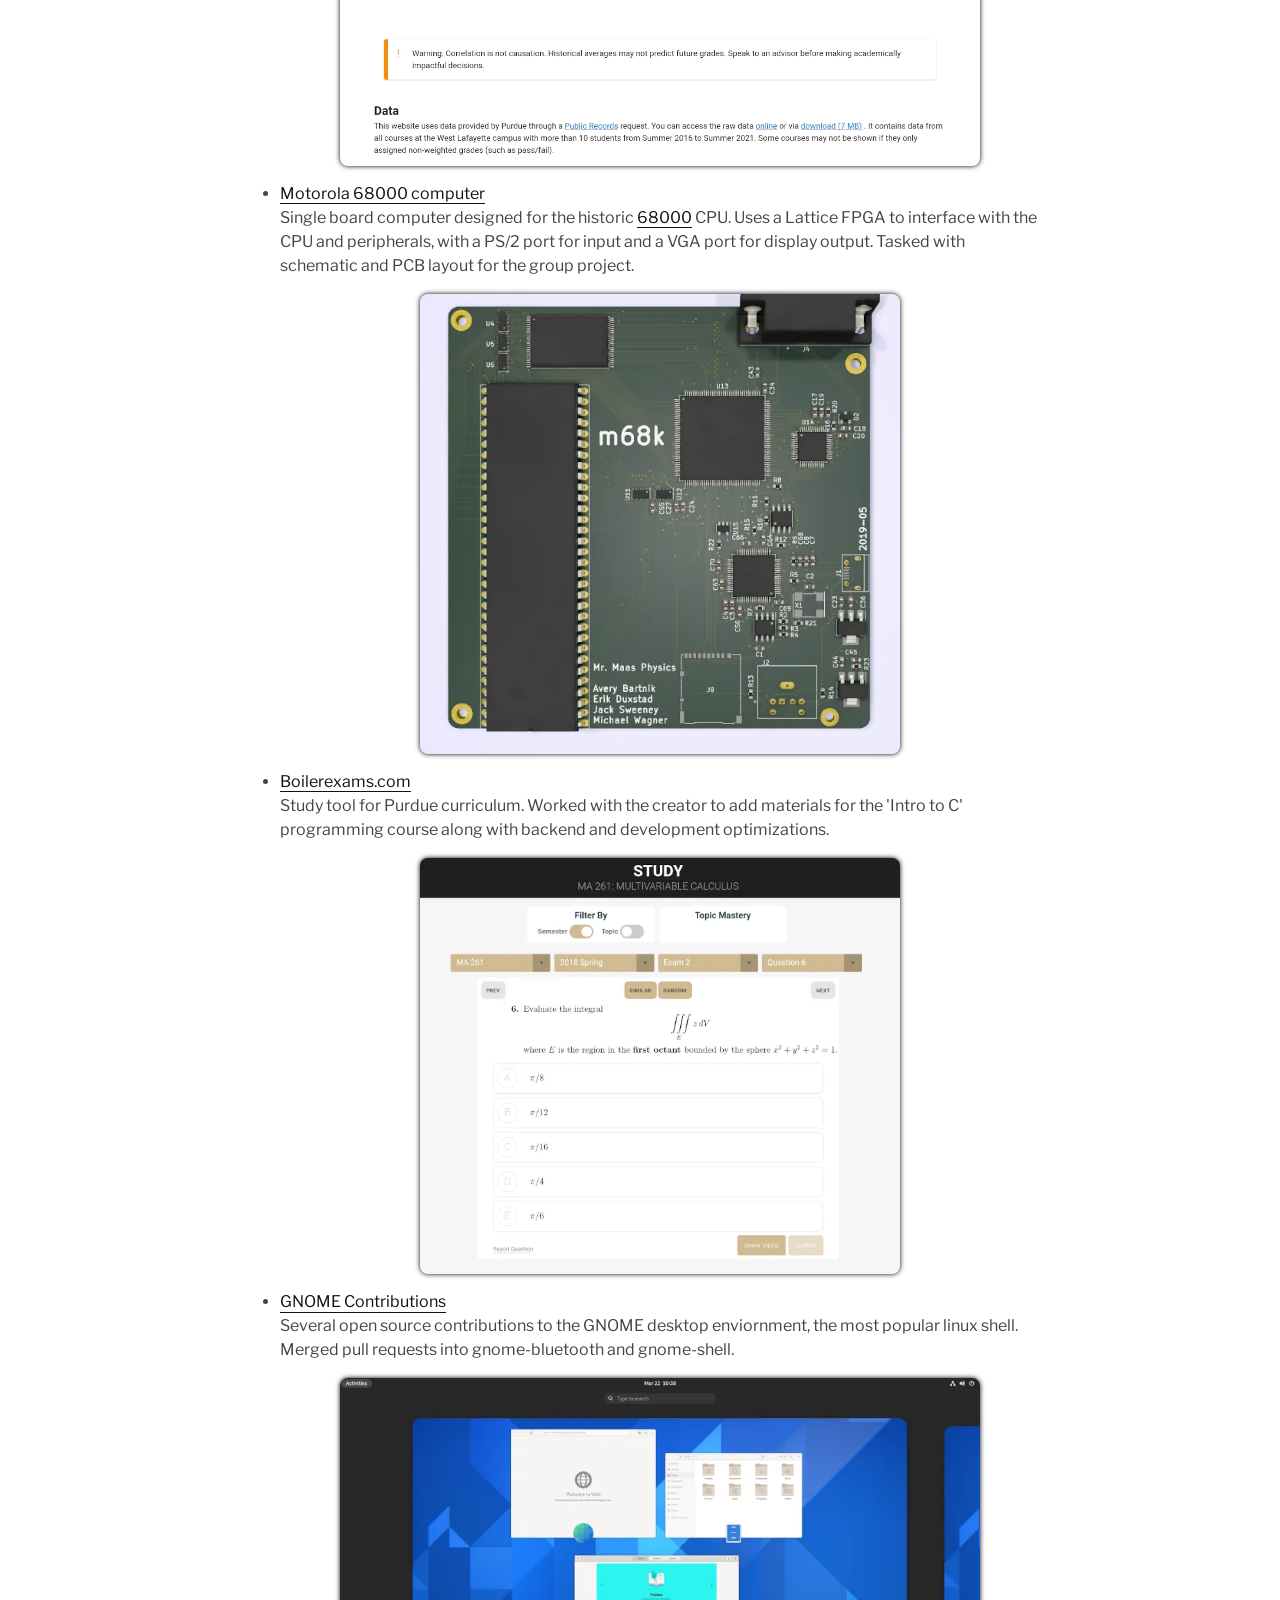
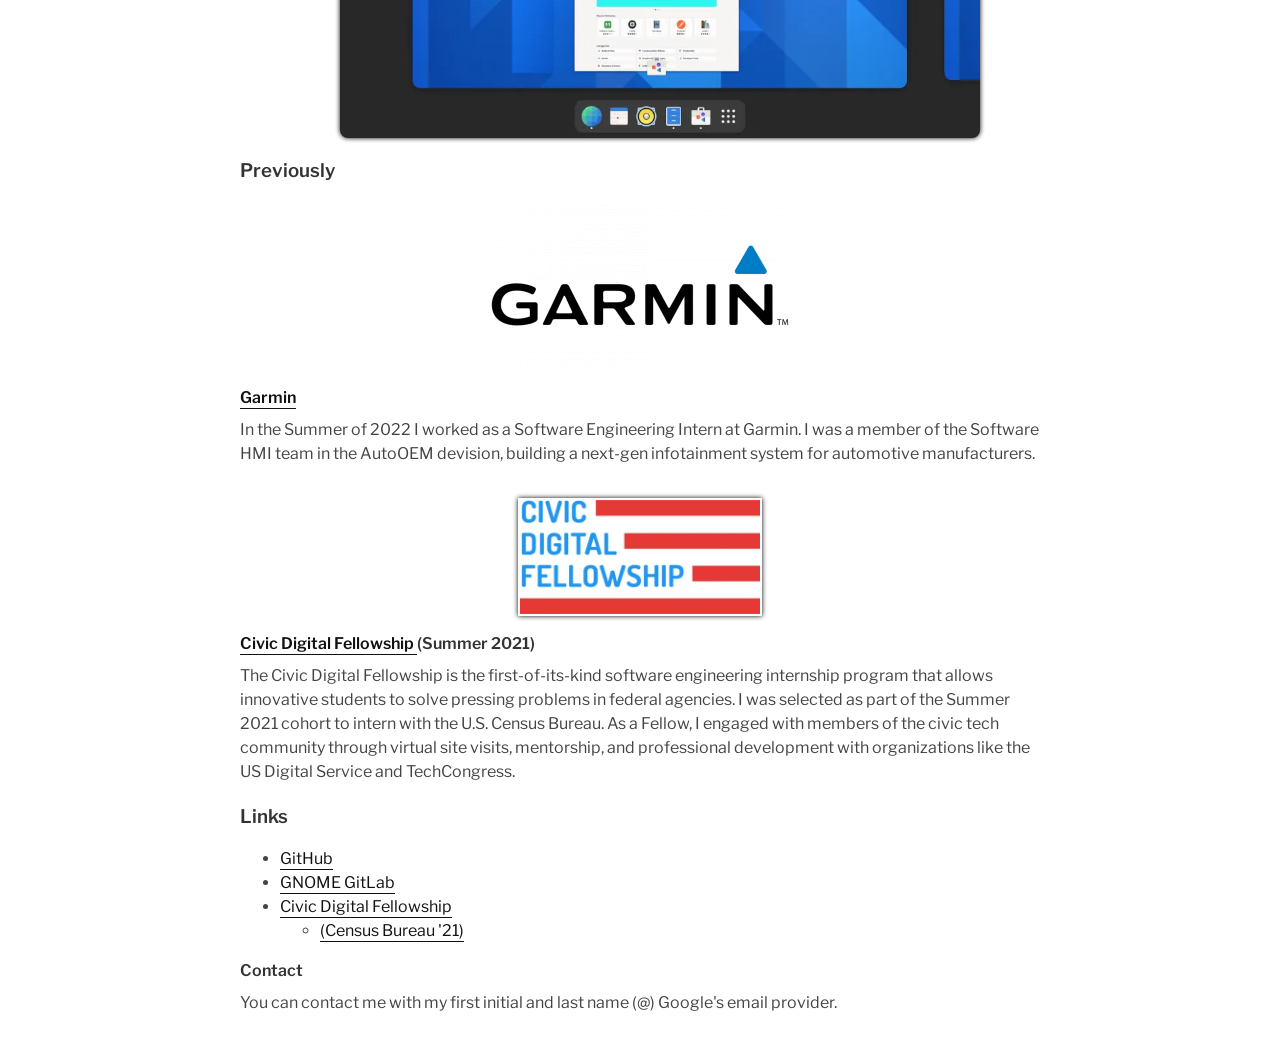
==== commit eb6508f8: "add project Emrick" ====
--- a/index.html
+++ b/index.html
@@ -19,37 +19,27 @@
   <body>
     <h1>Erik Duxstad</h1>
     <hr>
-    <h3>Purdue Computer Engineering '22, Civic Digital Fellowship '21</h3>
-    <h4>Bio</h4>
-    I studied computer engineering at <a target="_blank" href="https://purdue.edu">Purdue</a>, where I was a 
-    member of <a target="_blank" href="https://engineering.purdue.edu/hkn/pages/home.php">IEEE-HKN Beta Chapter</a> and 
-    the <br> <a target="_blank" href="https://en.wikipedia.org/wiki/Purdue_All-American_Marching_Band">Purdue "All-American" Marching Band</a>. 
+    <h3>Bio</h3>
+    I studied computer engineering at <a target="_blank" href="https://purdue.edu">Purdue</a> ('22), where I was a 
+    member of <a target="_blank" href="https://engineering.purdue.edu/hkn/pages/home.php">IEEE-HKN Beta Chapter</a> and the <a target="_blank" href="https://en.wikipedia.org/wiki/Purdue_All-American_Marching_Band">Purdue "All-American" Marching Band</a>. 
     I have contributed to open source and  
     <a target="_blank" href="https://blog.codingitforward.com/meet-the-2021-fellows-u-s-census-bureau-bb6a745c925c">government</a>, 
     and my favorite instrument is the <a target="_blank" href="https://en.wikipedia.org/wiki/Marimba">marimba</a>. 
     
     I currently work for <a target="_blank" href="https://spacex.com">SpaceX</a>.  
-    <div class="center">
-      <img class="garmin-img" src="img/Garmin-Logo.webp" alt="Garmin Logo">
-    </div>
-    <h4>
-      <a target="_blank" href="https://www.garmin.com">
-        Garmin
-      </a>
-    </h4>
-    In the Summer of 2022 I worked as a Software Engineering Intern at Garmin. I was a member of the Software HMI team in the AutoOEM devision, building a next-gen infotainment system for automotive manufacturers. 
-    <div class="center">
-      <img class="cdf-flag" src="img/CDF_Flag.webp" alt="Civic Digital Fellowship Logo Flag">
-    </div>
-    <h4>
-      <a target="_blank" href="https://www.codingitforward.com/civic-digital-fellowship">
-        Civic Digital Fellowship
-      </a>
-        (Summer 2021)
-    </h4>
-    The Civic Digital Fellowship is the first-of-its-kind software engineering internship program that allows innovative students to solve pressing problems in federal agencies. I was selected as part of the Summer 2021 cohort to intern with the U.S. Census Bureau. As a Fellow, I engaged with members of the civic tech community through virtual site visits, mentorship, and professional development with organizations like the US Digital Service and TechCongress. 
-    <h4>Projects</h4>
+     
+    <h3>Projects</h3>
     <ul>
+      <li>
+        <a target="_blank" href="https://github.com/eduxstad/Emrick"> Project Emrick: A light strip controller + RF transceiver</a><br>
+        <div class="center">
+          <img src="img/Emrick5.1frontback.webp" alt="A render of the Emrick rev 5.1 PCB">
+        </div>
+        Designed for the Purdue Marching Band, this custom PCB was built around TI's CC1310 transceiver and had an integrated antenna. A derivative of this design was productionized and is used by the band for parades and lighted performances.
+        <div class="iframe-container">
+          <iframe src="https://www.youtube.com/embed/GNstIQ6atBE" title="Project Emrick Video" frameborder="0" allow="accelerometer; autoplay; clipboard-write; encrypted-media; gyroscope; picture-in-picture; web-share" referrerpolicy="strict-origin-when-cross-origin" allowfullscreen></iframe>
+        </div>
+      </li>
       <li><a target="_blank" href="https://www.Boilergrades.com">Boilergrades.com</a><br>
         Open source tool to graphically display historical grade data of courses and instructors at Purdue. Created using Express, Vue, and Postgres. 
         <div class="center">
@@ -75,8 +65,28 @@
           <img class="boilerdash-img" src="img/gnome.webp" alt="Screenshot of GNOME Shell desktop enviornment">
         </div>
     </ul>
+    <h3> Previously </h3>
+    <div class="center">
+      <img class="garmin-img" src="img/Garmin-Logo.webp" alt="Garmin Logo">
+    </div>
+    <h4>
+      <a target="_blank" href="https://www.garmin.com">
+        Garmin
+      </a>
+    </h4>
+    In the Summer of 2022 I worked as a Software Engineering Intern at Garmin. I was a member of the Software HMI team in the AutoOEM devision, building a next-gen infotainment system for automotive manufacturers. 
+    <div class="center">
+      <img class="cdf-flag" src="img/CDF_Flag.webp" alt="Civic Digital Fellowship Logo Flag">
+    </div>
+    <h4>
+      <a target="_blank" href="https://www.codingitforward.com/civic-digital-fellowship">
+        Civic Digital Fellowship
+      </a>
+        (Summer 2021)
+    </h4>
+    The Civic Digital Fellowship is the first-of-its-kind software engineering internship program that allows innovative students to solve pressing problems in federal agencies. I was selected as part of the Summer 2021 cohort to intern with the U.S. Census Bureau. As a Fellow, I engaged with members of the civic tech community through virtual site visits, mentorship, and professional development with organizations like the US Digital Service and TechCongress.
 
-    <h4>Links</h4>
+    <h3>Links</h3>
     <ul>
       <li><a target="_blank" href="https://github.com/eduxstad">GitHub</a></li>
       <li><a target="_blank" href="https://gitlab.gnome.org/eduxstad">GNOME GitLab</a></li>
@@ -88,6 +98,6 @@
       </li>
     </ul>
     <h4>Contact</h4>
-    You can contact me with my first name at (@) this domain or with my first name at (@) the educational institution linked above. 
+    You can contact me with my first initial and last name (@) Google's email provider. 
   </body>
 </html>
--- a/index.css
+++ b/index.css
@@ -48,6 +48,24 @@
   filter: none;
 }
 
+iframe {
+  width: 100%;
+  height: 100%;
+  position: absolute;
+  top: 0;
+  left: 0;
+  bottom: 0;
+  right: 0;
+}
+
+.iframe-container {
+  margin: 1rem auto 1rem auto;
+  position: relative;
+  overflow: hidden;
+  width: 100%;
+  padding-top: 56.25%;
+}
+
 /* Links */
 
 a {
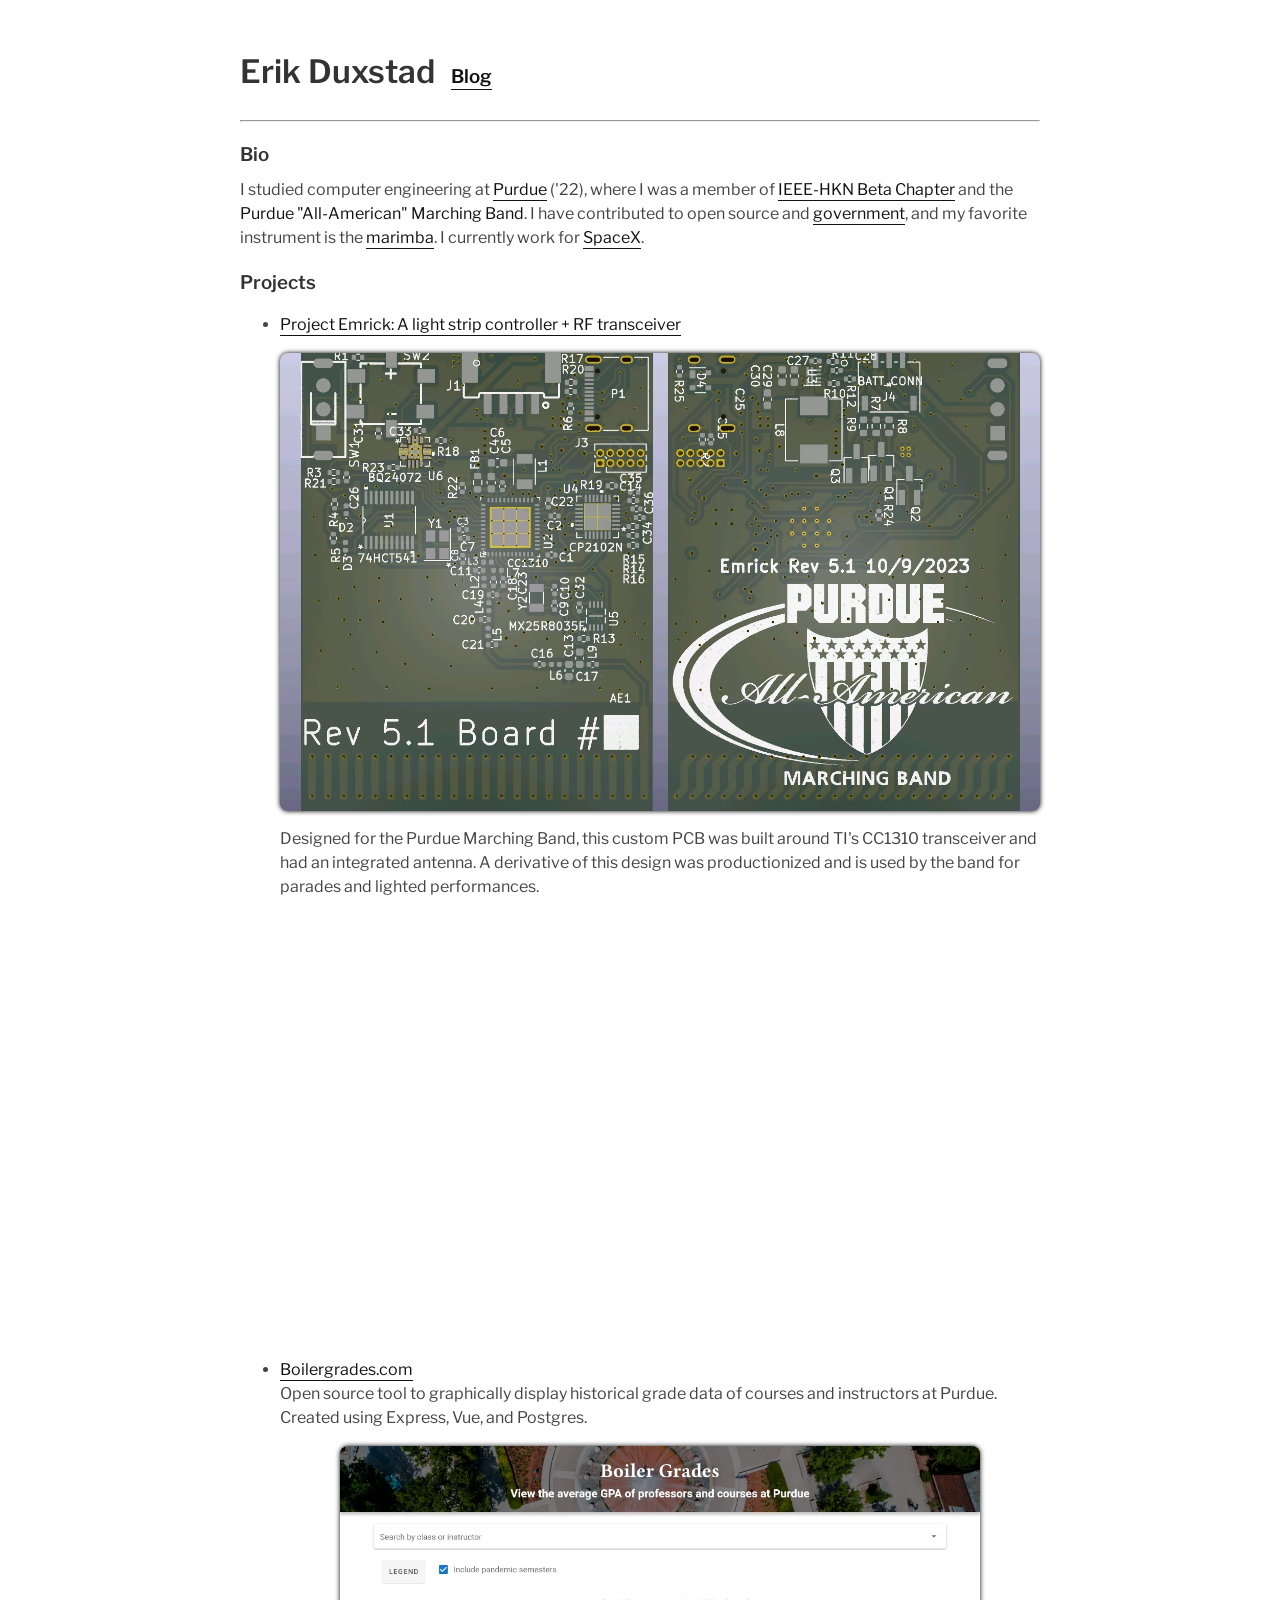
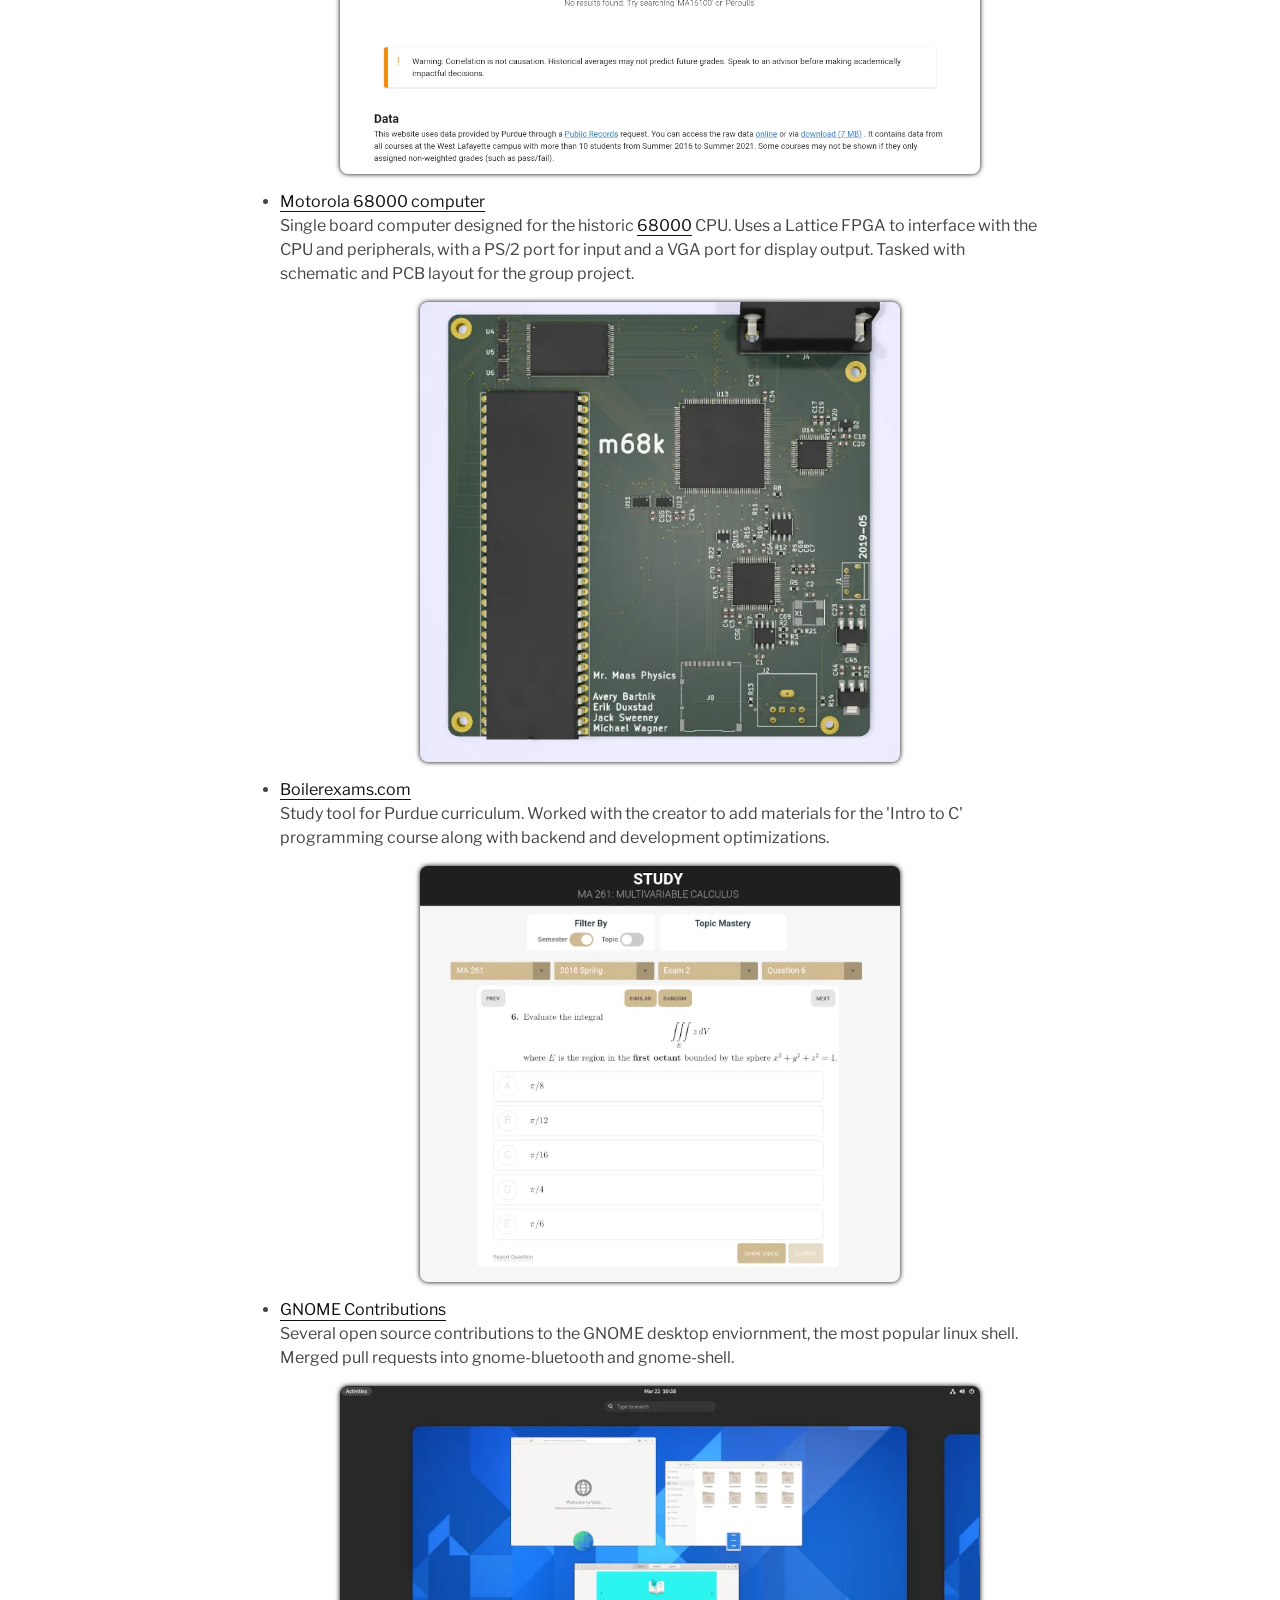
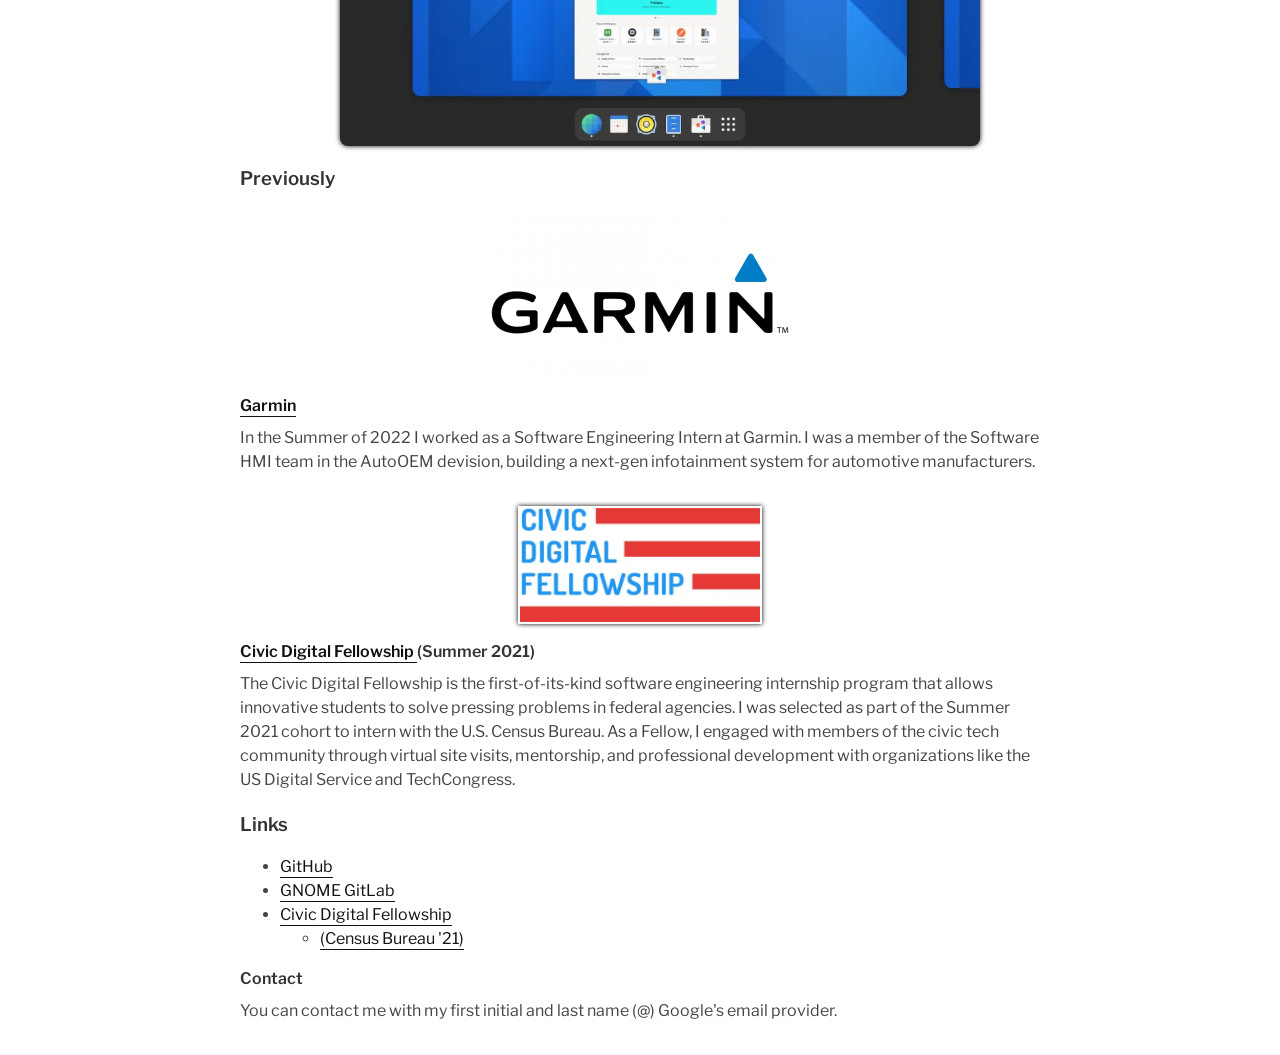
==== commit fda6ef6e: "add blog and first post" ====
--- a/index.html
+++ b/index.html
@@ -10,14 +10,17 @@
     <meta property="og:description" content="Erik Duxstad's personal website">
     <meta property="og:locale" content="en_US">
     <meta property="og:type" content="website">
-    <meta property="og:url" content="https://eduxstad.github.io">
-    <link rel="canonical" href="https://eduxstad.github.io">
+    <meta property="og:url" content="https://duxst.ad">
+    <link rel="canonical" href="https://duxst.ad">
     <link rel="stylesheet" type="text/css" href="index.css">
     <link rel="preconnect" href="https://fonts.gstatic.com">
     <link href="https://fonts.googleapis.com/css2?family=Libre+Franklin&display=swap" rel="stylesheet"> 
   </head>
   <body>
-    <h1>Erik Duxstad</h1>
+    <div class="header-row">
+      <h1>Erik Duxstad</h1>
+      <h3><a href="blog">Blog</a></h3>
+    </div>
     <hr>
     <h3>Bio</h3>
     I studied computer engineering at <a target="_blank" href="https://purdue.edu">Purdue</a> ('22), where I was a 
--- a/index.css
+++ b/index.css
@@ -17,6 +17,24 @@
 	font-weight: 600;
 }
 
+.header-row {
+	display: flex;
+	gap: 1rem;
+	align-items: baseline;
+}
+
+.helvetica {
+	font-family: "Helvetica", sans-serif;
+}
+
+.footnote {
+	display: block;
+	font-size: smaller;
+}
+
+.footnote span + span {
+	margin-top: 0.25em;
+}
 
 .cdf-flag {
 	width: 15rem;
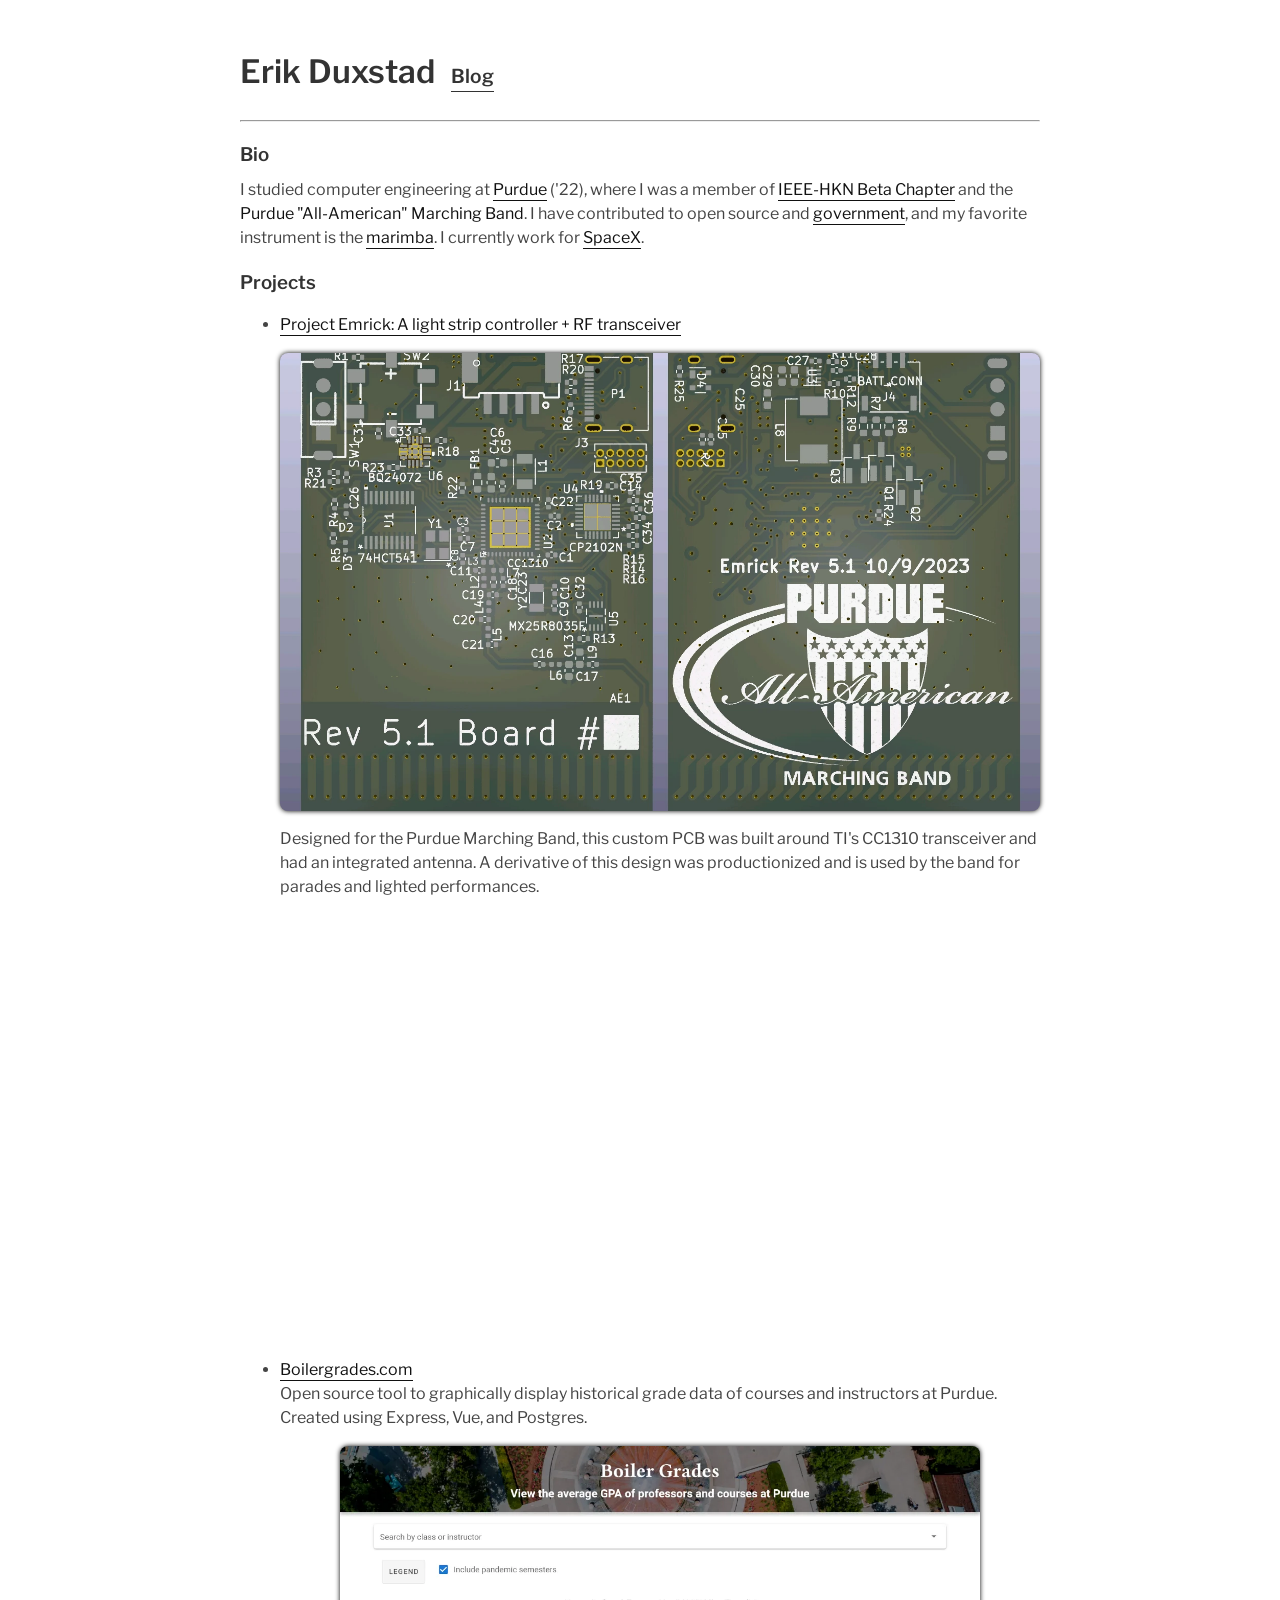
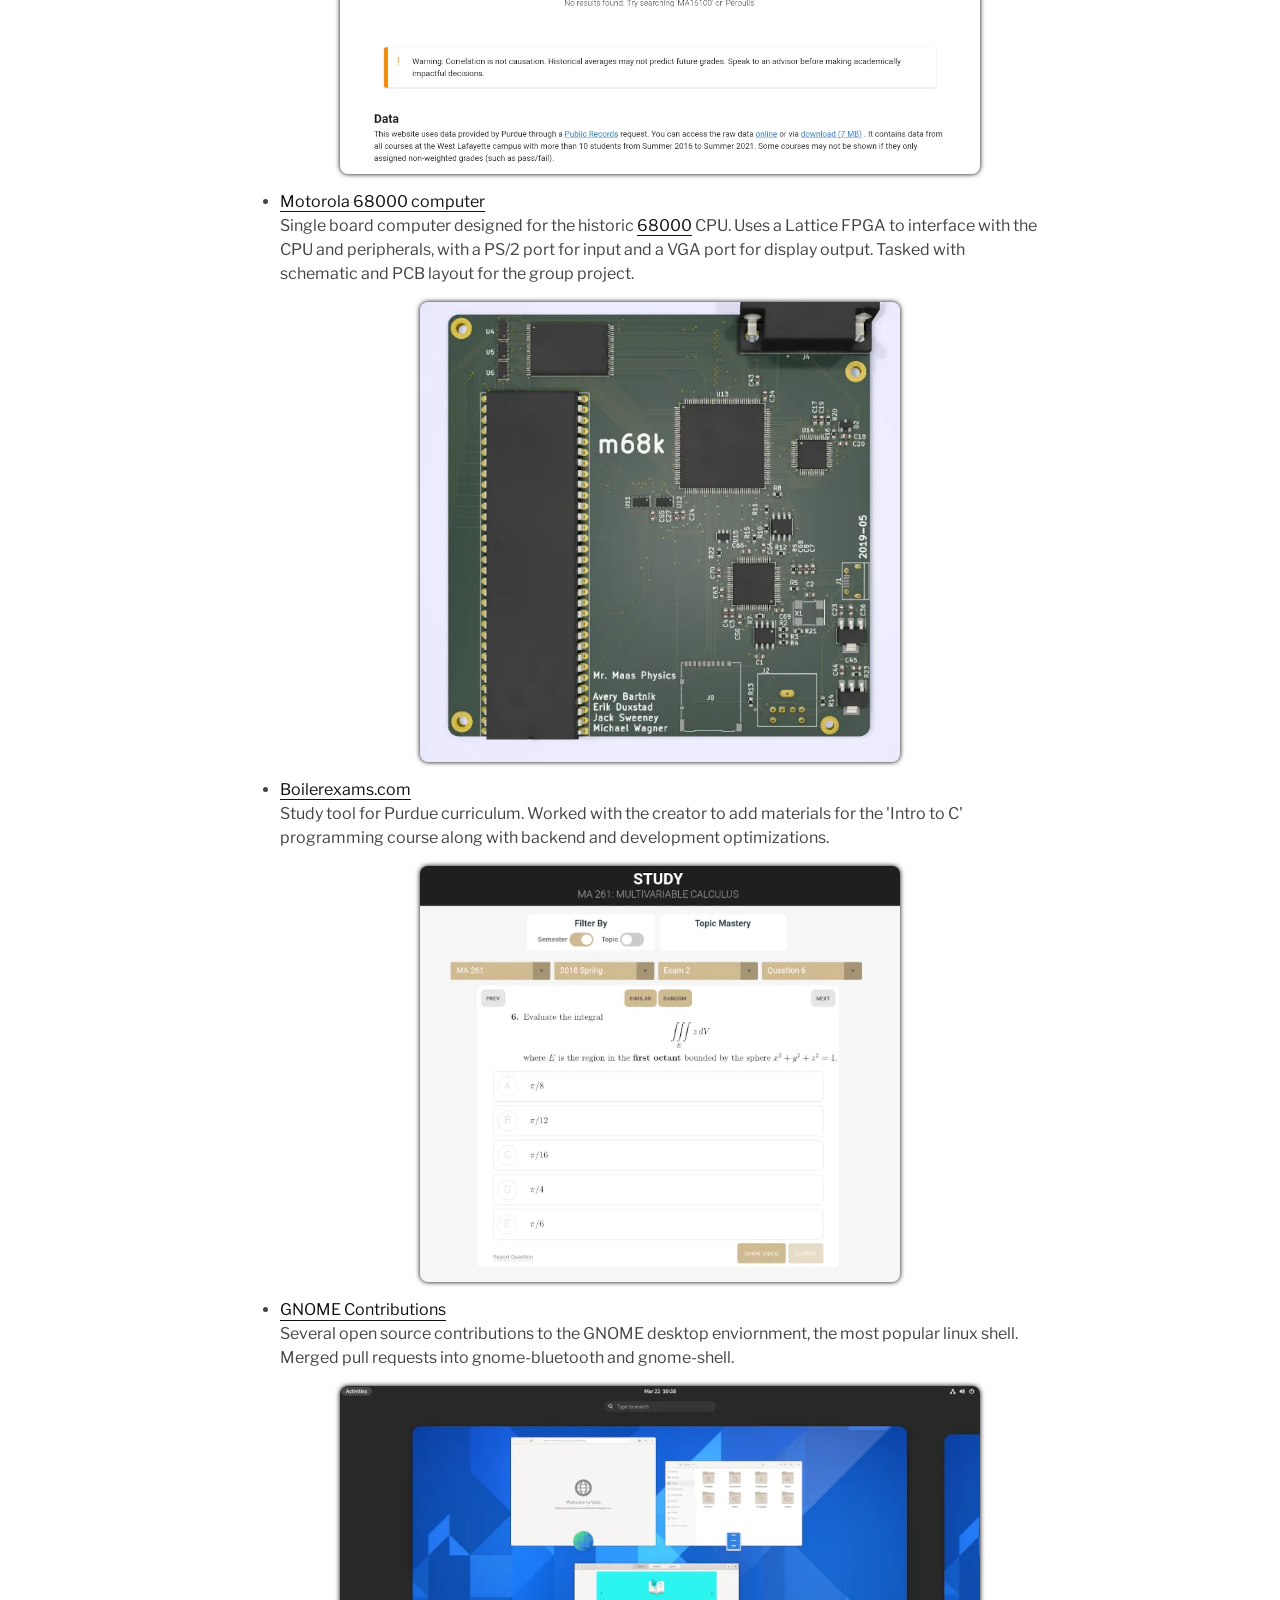
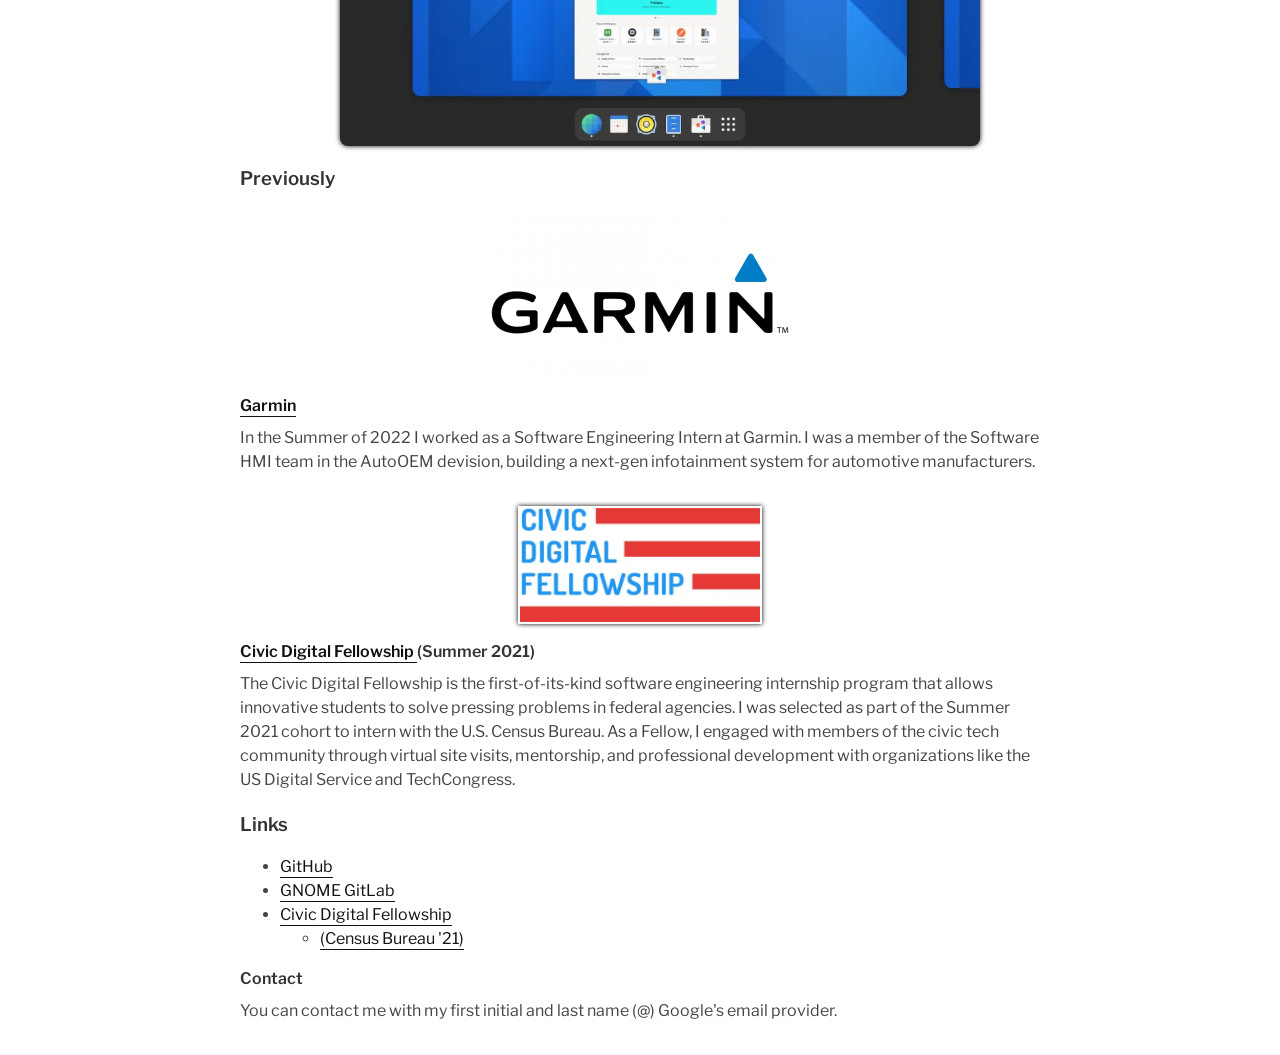
==== commit f3986041: "feedback" ====
--- a/index.html
+++ b/index.html
@@ -19,7 +19,7 @@
   <body>
     <div class="header-row">
       <h1>Erik Duxstad</h1>
-      <h3><a href="blog">Blog</a></h3>
+      <nav><a href="blog">Blog</a></nav>
     </div>
     <hr>
     <h3>Bio</h3>
--- a/index.css
+++ b/index.css
@@ -19,8 +19,32 @@
 
 .header-row {
 	display: flex;
+	flex-wrap: wrap;
 	gap: 1rem;
 	align-items: baseline;
+}
+
+.header-row h1 {
+	max-width: 100%;
+	flex: 0 0 max-content;
+}
+
+.header-row nav {
+	display: flex;
+	gap: 1rem;
+	align-items: baseline;
+	margin-bottom: 0.5em;
+	font-size: 1.2em;
+	font-weight: 600;
+}
+
+.header-row nav a {
+	color: #333;
+}
+
+.header-row a::before,
+.header-row a::after {
+	background: #333;
 }
 
 .helvetica {
@@ -32,7 +56,7 @@
 	font-size: smaller;
 }
 
-.footnote span + span {
+.footnote span + sup {
 	margin-top: 0.25em;
 }
 
@@ -85,6 +109,7 @@
 }
 
 /* Links */
+/* inspired by https://codepen.io/alphardex/pen/WNQPWmj */
 
 a {
 	color: #111;
@@ -94,7 +119,6 @@
 	position: relative;
 }
 
-/*inspired by https://codepen.io/alphardex/pen/WNQPWmj */
 a::before,
 a::after {
 	position: absolute;
